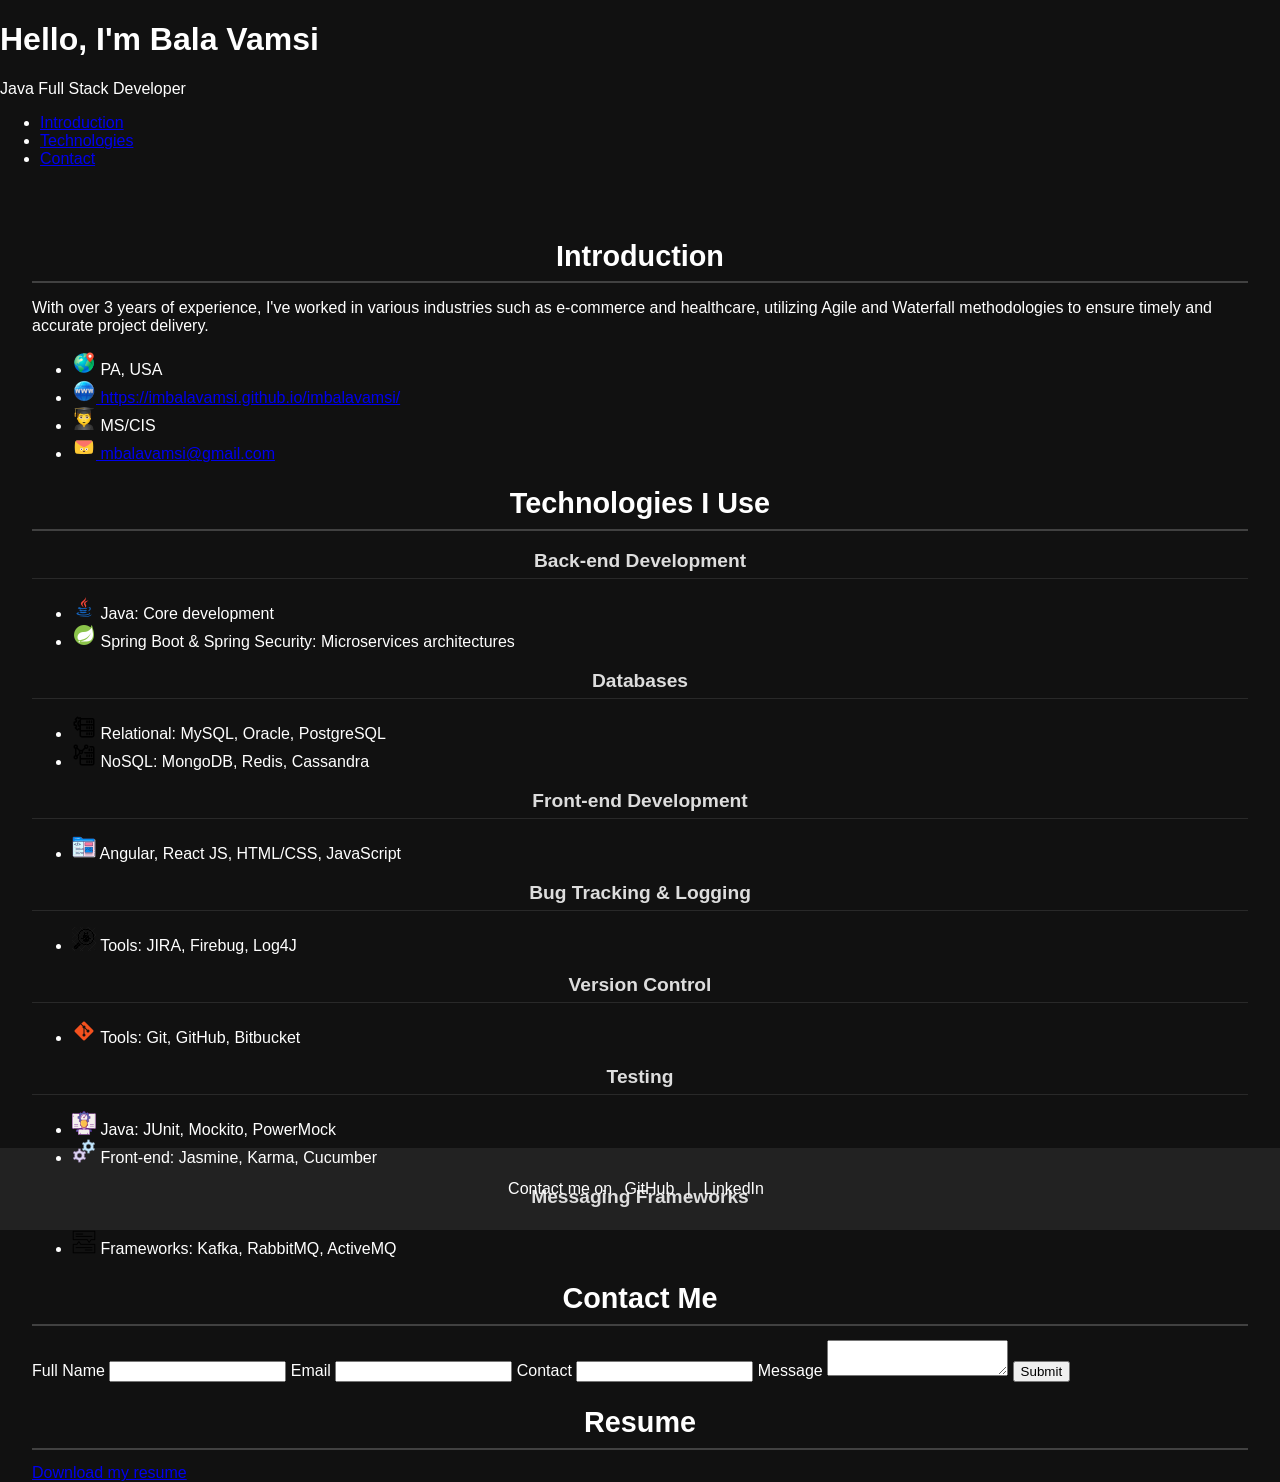
==== index.html @ 0f144833 "forms and attachments added Added a communication form and attached resume for better communicaition" ====
<!DOCTYPE html>
<html lang="en">
<head>
    <meta charset="UTF-8">
    <meta name="viewport" content="width=device-width, initial-scale=1.0">
    <title>Bala Vamsi | Full Stack Developer</title>
    <link rel="stylesheet" href="styles.css">
</head>
<body>
    <header>
        <h1>Hello, I'm Bala Vamsi</h1>
        <p>Java Full Stack Developer</p>
    </header>
    <nav>
        <ul>
            <li><a href="#intro">Introduction</a></li>
            <li><a href="#technologies">Technologies</a></li>
            <li><a href="#contact">Contact</a></li>
        </ul>
    </nav>
    <main>
        <section id="intro" class="intro">
            <h2>Introduction</h2>
            <p>With over 3 years of experience, I've worked in various industries such as e-commerce and healthcare, utilizing Agile and Waterfall methodologies to ensure timely and accurate project delivery.</p>
            <ul class="details">
                <li><img src="icons/location.png" alt="Location"> PA, USA</li>
                <li><img src="icons/website.png" alt="Website"><a href="https://imbalavamsi.github.io/imbalavamsi/"> https://imbalavamsi.github.io/imbalavamsi/</a></li>
                <li><img src="icons/degree.png" alt="Degree"> MS/CIS</li>
                <li><img src="icons/email.png" alt="Email"><a href="mailto:mbalavamsi@gmail.com"> mbalavamsi@gmail.com</a></li>
            </ul>
        </section>
        <section id="technologies" class="technologies">
            <h2>Technologies I Use</h2>
            <div class="technology-section">
                <h3>Back-end Development</h3>
                <ul>
                    <li><img src="icons/java.png" alt="Java"> <span>Java: Core development</span></li>
                    <li><img src="icons/spring.png" alt="Spring"> <span>Spring Boot & Spring Security: Microservices architectures</span></li>
                </ul>
            </div>
            <div class="technology-section">
                <h3>Databases</h3>
                <ul>
                    <li><img src="icons/database.png" alt="Relational Databases"> <span>Relational: MySQL, Oracle, PostgreSQL</span></li>
                    <li><img src="icons/nosql.png" alt="NoSQL Databases"> <span>NoSQL: MongoDB, Redis, Cassandra</span></li>
                </ul>
            </div>
            <div class="technology-section">
                <h3>Front-end Development</h3>
                <ul>
                    <li><img src="icons/frontend.png" alt="Frontend"> <span>Angular, React JS, HTML/CSS, JavaScript</span></li>
                </ul>
            </div>
            <div class="technology-section">
                <h3>Bug Tracking & Logging</h3>
                <ul>
                    <li><img src="icons/bug.png" alt="Bug Tracking"> <span>Tools: JIRA, Firebug, Log4J</span></li>
                </ul>
            </div>
            <div class="technology-section">
                <h3>Version Control</h3>
                <ul>
                    <li><img src="icons/git.png" alt="Git"> <span>Tools: Git, GitHub, Bitbucket</span></li>
                </ul>
            </div>
            <div class="technology-section">
                <h3>Testing</h3>
                <ul>
                    <li><img src="icons/testing.png" alt="Java Testing"> <span>Java: JUnit, Mockito, PowerMock</span></li>
                    <li><img src="icons/frontend-testing.png" alt="Front-end Testing"> <span>Front-end: Jasmine, Karma, Cucumber</span></li>
                </ul>
            </div>
            <div class="technology-section">
                <h3>Messaging Frameworks</h3>
                <ul>
                    <li><img src="icons/messaging.png" alt="Messaging"> <span>Frameworks: Kafka, RabbitMQ, ActiveMQ</span></li>
                </ul>
            </div>
        </section>
        <section id="contact">
            <h2>Contact Me</h2>
            <form id="contact-form">
                <label for="name">Full Name</label>
                <input type="text" id="name" name="name" required>
                
                <label for="email">Email</label>
                <input type="email" id="email" name="email" required>
                
                <label for="contact">Contact</label>
                <input type="text" id="contact" name="contact" required>
                
                <label for="message">Message</label>
                <textarea id="message" name="message" required></textarea>
                
                <button type="submit">Submit</button>
            </form>
        </section>
        <section id="resume">
            <h2>Resume</h2>
            <a href="D:\Projects\GithubPages\imbalavamsi\attachments\Bala_vamsi-Maragani.pdf" download>Download my resume</a>
        </section>
    </main>
    <footer id="contact">
        <p>Contact me on 
            <a href="https://github.com/imbalavamsi">GitHub</a> | 
            <a href="https://www.linkedin.com/in/bala-vamsi-maragani/">LinkedIn</a>
        </p>
    </footer>
    <script src="script.js"></script>
</body>
</html>
---- styles.css ----
body {
    font-family: 'Arial', sans-serif;
    margin: 0;
    padding: 0;
    background-color: #111;
    color: #fff;
    width: 100vw;
    height: 100vh;
}

main {
    padding: 2em;
    max-width: 100%;
    margin: 0 auto;
    height: 100%;
}

h2 {
    color: #fff;
    font-size: 1.8em;  /* Reduced size */
    margin-bottom: 0.5em;
    text-align: center;
    border-bottom: 2px solid rgba(255, 255, 255, 0.2);
    padding-bottom: 0.3em;
}

h3 {
    color: #ddd;
    font-size: 1.2em;  /* Reduced size */
    margin-bottom: 0.5em;
    text-align: center;
    border-bottom: 1px solid rgba(255, 255, 255, 0.1);
    padding-bottom: 0.3em;
}

footer {
    text-align: center;
    padding: 1em 0;
    background-color: #222;
    color: #fff;
    transition: background-color 0.3s;
}

footer:hover {
    background-color: #333;
}

footer a {
    color: #fff;
    text-decoration: none;
    margin: 0 0.5em;
    transition: color 0.3s;
}

footer a:hover {
    color: #bbb;
}
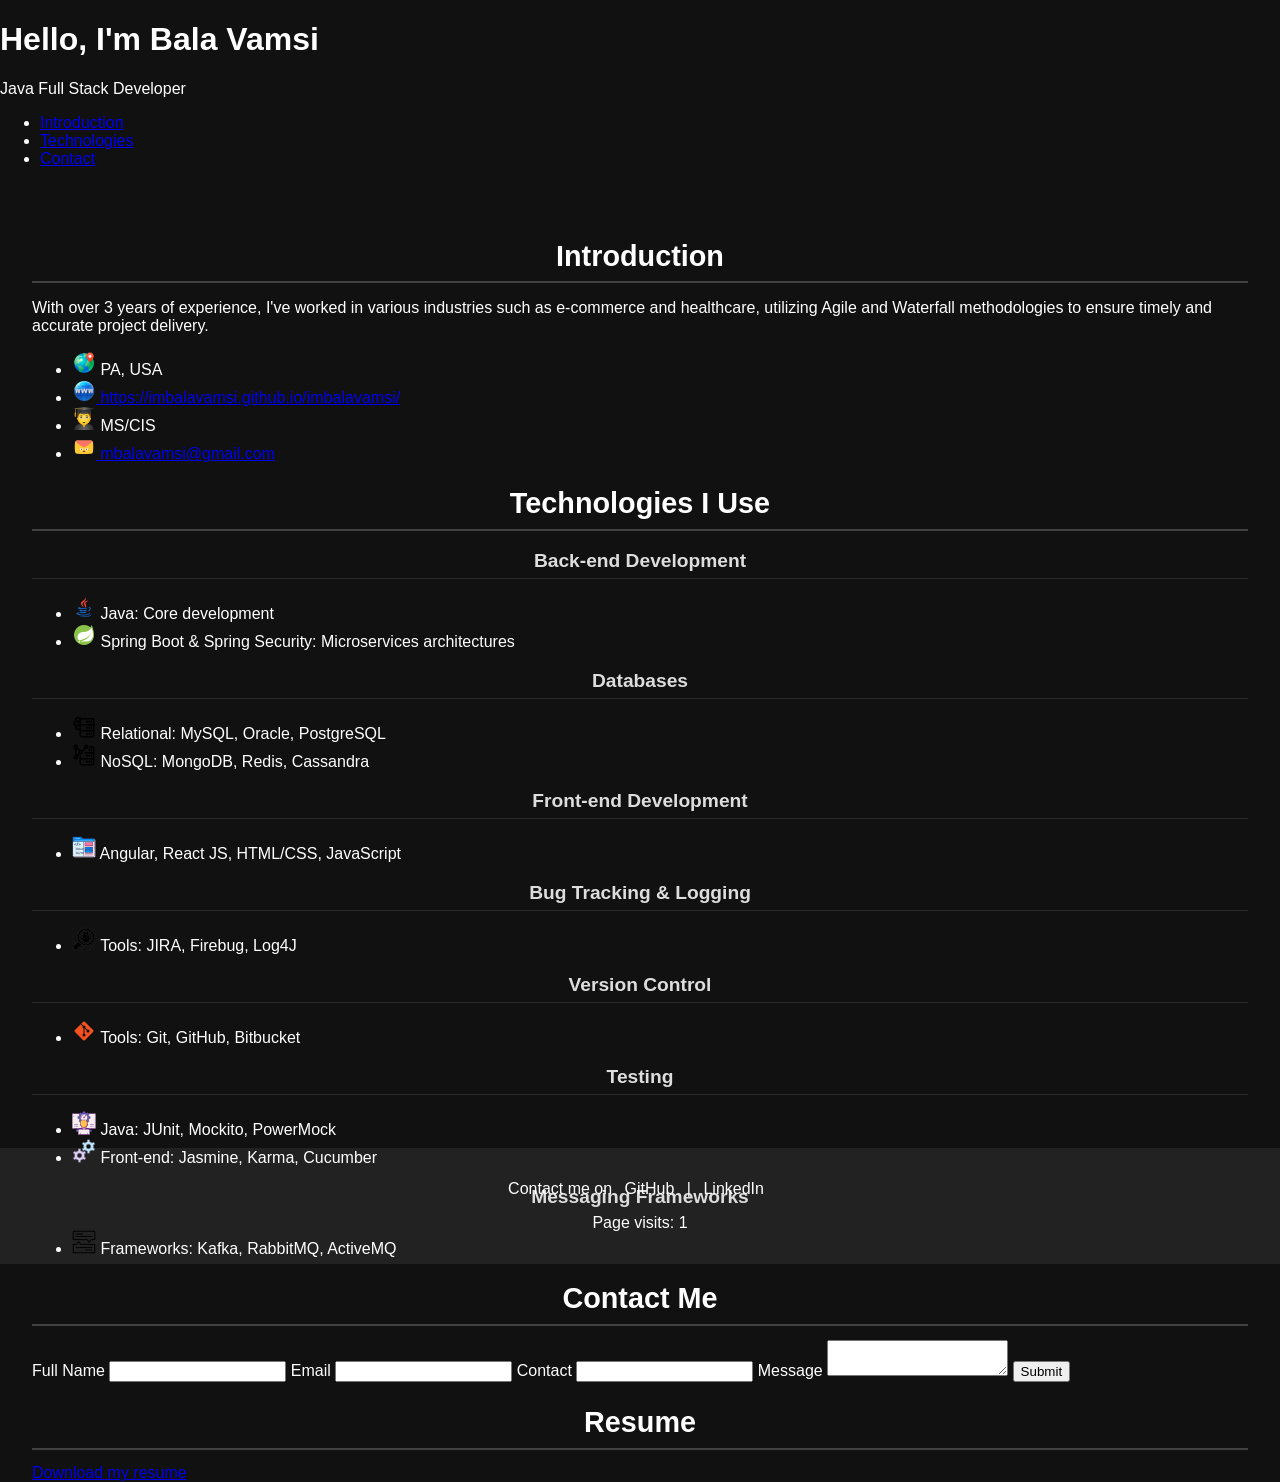
==== commit d2a86133: "Page count Added page count" ====
--- a/index.html
+++ b/index.html
@@ -105,6 +105,7 @@
             <a href="https://github.com/imbalavamsi">GitHub</a> | 
             <a href="https://www.linkedin.com/in/bala-vamsi-maragani/">LinkedIn</a>
         </p>
+        <p id="visit-count">Page visits: 0</p>
     </footer>
     <script src="script.js"></script>
 </body>
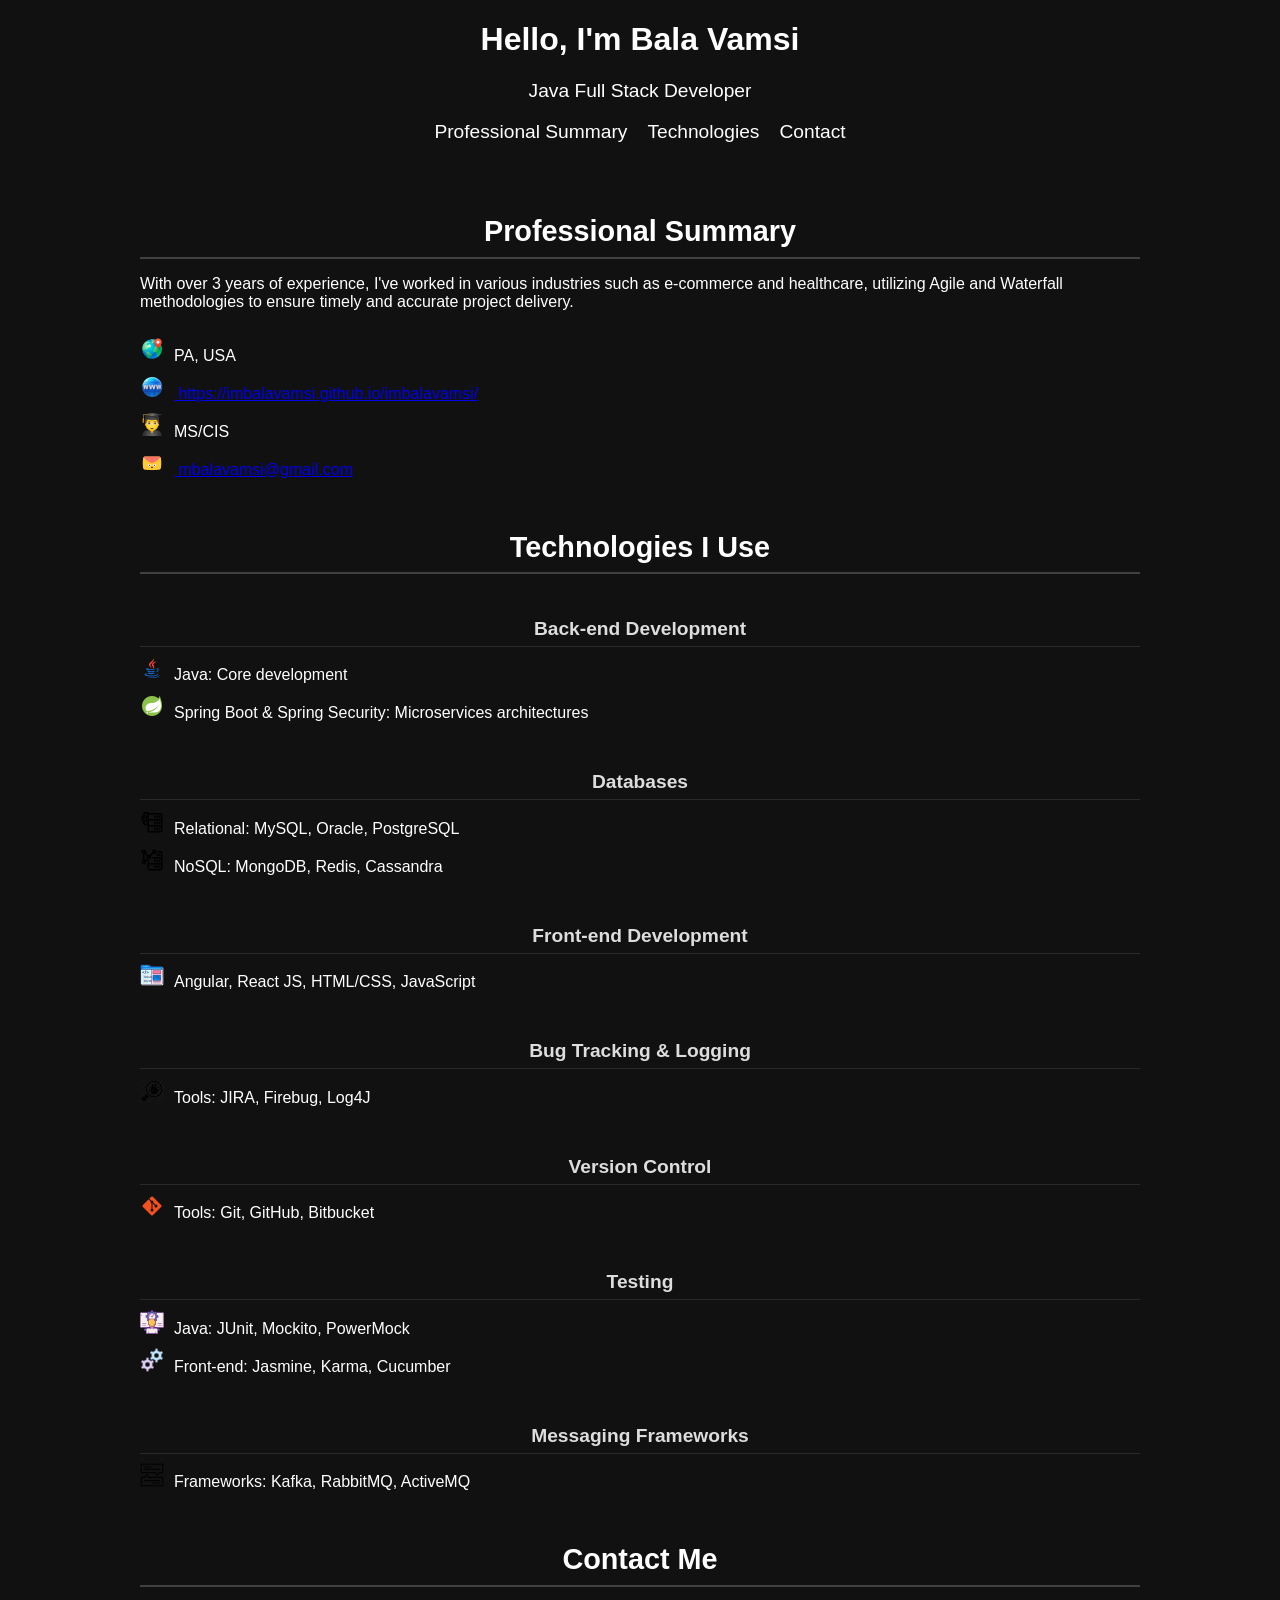
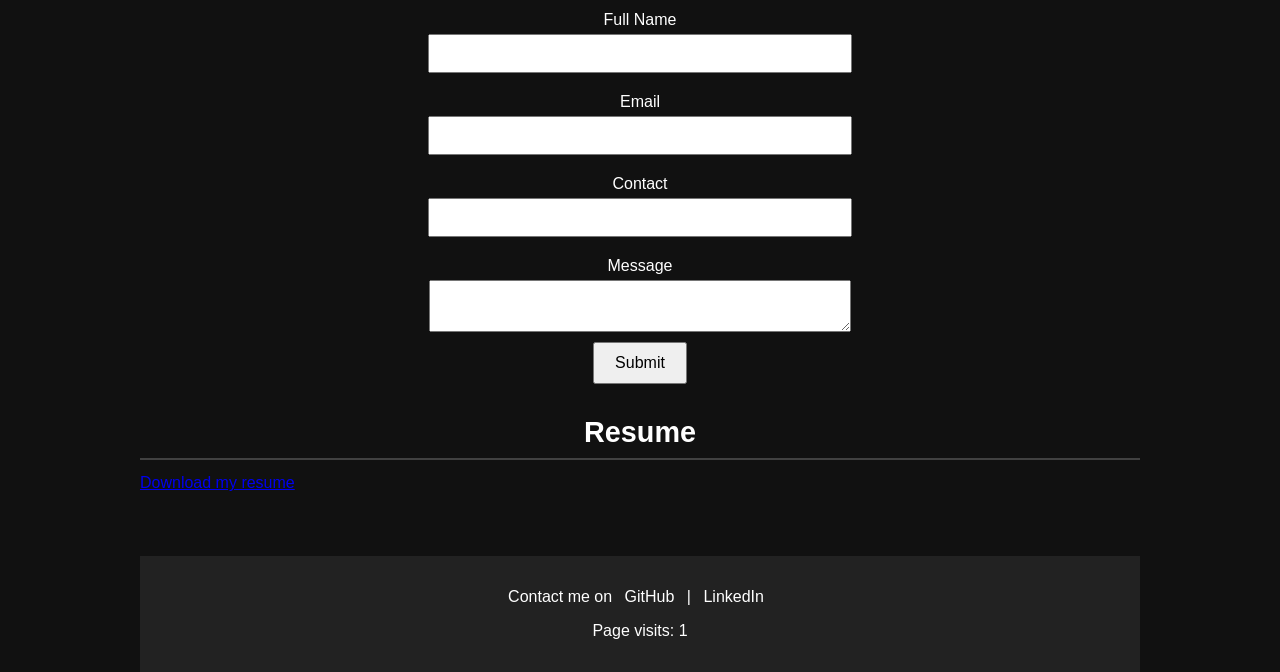
==== commit 076d932c: "alignments and bug fix Alignments fixed resume added forms issue fixed" ====
--- a/index.html
+++ b/index.html
@@ -13,68 +13,54 @@
     </header>
     <nav>
         <ul>
-            <li><a href="#intro">Introduction</a></li>
+            <li><a href="#summary">Professional Summary</a></li>
             <li><a href="#technologies">Technologies</a></li>
             <li><a href="#contact">Contact</a></li>
         </ul>
     </nav>
     <main>
-        <section id="intro" class="intro">
-            <h2>Introduction</h2>
+        <section id="summary" class="intro">
+            <h2>Professional Summary</h2>
             <p>With over 3 years of experience, I've worked in various industries such as e-commerce and healthcare, utilizing Agile and Waterfall methodologies to ensure timely and accurate project delivery.</p>
-            <ul class="details">
-                <li><img src="icons/location.png" alt="Location"> PA, USA</li>
-                <li><img src="icons/website.png" alt="Website"><a href="https://imbalavamsi.github.io/imbalavamsi/"> https://imbalavamsi.github.io/imbalavamsi/</a></li>
-                <li><img src="icons/degree.png" alt="Degree"> MS/CIS</li>
-                <li><img src="icons/email.png" alt="Email"><a href="mailto:mbalavamsi@gmail.com"> mbalavamsi@gmail.com</a></li>
-            </ul>
+            <div class="details">
+                <div><img src="icons/location.png" alt="Location"><span>PA, USA</span></div>
+                <div><img src="icons/website.png" alt="Website"><span><a href="https://imbalavamsi.github.io/imbalavamsi/"> https://imbalavamsi.github.io/imbalavamsi/</a></span></div>
+                <div><img src="icons/degree.png" alt="Degree"><span>MS/CIS</span></div>
+                <div><img src="icons/email.png" alt="Email"><span><a href="mailto:mbalavamsi@gmail.com"> mbalavamsi@gmail.com</a></span></div>
+            </div>
         </section>
         <section id="technologies" class="technologies">
             <h2>Technologies I Use</h2>
             <div class="technology-section">
                 <h3>Back-end Development</h3>
-                <ul>
-                    <li><img src="icons/java.png" alt="Java"> <span>Java: Core development</span></li>
-                    <li><img src="icons/spring.png" alt="Spring"> <span>Spring Boot & Spring Security: Microservices architectures</span></li>
-                </ul>
+                <div><img src="icons/java.png" alt="Java"><span>Java: Core development</span></div>
+                <div><img src="icons/spring.png" alt="Spring"><span>Spring Boot & Spring Security: Microservices architectures</span></div>
             </div>
             <div class="technology-section">
                 <h3>Databases</h3>
-                <ul>
-                    <li><img src="icons/database.png" alt="Relational Databases"> <span>Relational: MySQL, Oracle, PostgreSQL</span></li>
-                    <li><img src="icons/nosql.png" alt="NoSQL Databases"> <span>NoSQL: MongoDB, Redis, Cassandra</span></li>
-                </ul>
+                <div><img src="icons/database.png" alt="Relational Databases"><span>Relational: MySQL, Oracle, PostgreSQL</span></div>
+                <div><img src="icons/nosql.png" alt="NoSQL Databases"><span>NoSQL: MongoDB, Redis, Cassandra</span></div>
             </div>
             <div class="technology-section">
                 <h3>Front-end Development</h3>
-                <ul>
-                    <li><img src="icons/frontend.png" alt="Frontend"> <span>Angular, React JS, HTML/CSS, JavaScript</span></li>
-                </ul>
+                <div><img src="icons/frontend.png" alt="Frontend"><span>Angular, React JS, HTML/CSS, JavaScript</span></div>
             </div>
             <div class="technology-section">
                 <h3>Bug Tracking & Logging</h3>
-                <ul>
-                    <li><img src="icons/bug.png" alt="Bug Tracking"> <span>Tools: JIRA, Firebug, Log4J</span></li>
-                </ul>
+                <div><img src="icons/bug.png" alt="Bug Tracking"><span>Tools: JIRA, Firebug, Log4J</span></div>
             </div>
             <div class="technology-section">
                 <h3>Version Control</h3>
-                <ul>
-                    <li><img src="icons/git.png" alt="Git"> <span>Tools: Git, GitHub, Bitbucket</span></li>
-                </ul>
+                <div><img src="icons/git.png" alt="Git"><span>Tools: Git, GitHub, Bitbucket</span></div>
             </div>
             <div class="technology-section">
                 <h3>Testing</h3>
-                <ul>
-                    <li><img src="icons/testing.png" alt="Java Testing"> <span>Java: JUnit, Mockito, PowerMock</span></li>
-                    <li><img src="icons/frontend-testing.png" alt="Front-end Testing"> <span>Front-end: Jasmine, Karma, Cucumber</span></li>
-                </ul>
+                <div><img src="icons/testing.png" alt="Java Testing"><span>Java: JUnit, Mockito, PowerMock</span></div>
+                <div><img src="icons/frontend-testing.png" alt="Front-end Testing"><span>Front-end: Jasmine, Karma, Cucumber</span></div>
             </div>
             <div class="technology-section">
                 <h3>Messaging Frameworks</h3>
-                <ul>
-                    <li><img src="icons/messaging.png" alt="Messaging"> <span>Frameworks: Kafka, RabbitMQ, ActiveMQ</span></li>
-                </ul>
+                <div><img src="icons/messaging.png" alt="Messaging"><span>Frameworks: Kafka, RabbitMQ, ActiveMQ</span></div>
             </div>
         </section>
         <section id="contact">
@@ -97,10 +83,10 @@
         </section>
         <section id="resume">
             <h2>Resume</h2>
-            <a href="D:\Projects\GithubPages\imbalavamsi\attachments\Bala_vamsi-Maragani.pdf" download>Download my resume</a>
+            <a href="resume.pdf" download>Download my resume</a>
         </section>
     </main>
-    <footer id="contact">
+    <footer>
         <p>Contact me on 
             <a href="https://github.com/imbalavamsi">GitHub</a> | 
             <a href="https://www.linkedin.com/in/bala-vamsi-maragani/">LinkedIn</a>
--- a/styles.css
+++ b/styles.css
@@ -8,11 +8,44 @@
     height: 100vh;
 }
 
+header, nav, main, footer {
+    max-width: 1000px;
+    margin: 0 auto;
+    padding: 0 20px;
+}
+
+header h1 {
+    text-align: center;
+}
+
+header p {
+    text-align: center;
+    font-size: 1.2em;
+}
+
+nav ul {
+    display: flex;
+    justify-content: center;
+    list-style: none;
+    padding: 0;
+}
+
+nav ul li {
+    margin: 0 10px;
+}
+
+nav ul li a {
+    color: #fff;
+    text-decoration: none;
+    font-size: 1.2em;
+}
+
 main {
-    padding: 2em;
-    max-width: 100%;
-    margin: 0 auto;
-    height: 100%;
+    padding: 2em 0;
+}
+
+section {
+    margin-bottom: 2em;
 }
 
 h2 {
@@ -31,6 +64,18 @@
     text-align: center;
     border-bottom: 1px solid rgba(255, 255, 255, 0.1);
     padding-bottom: 0.3em;
+}
+
+.technology-section, .details {
+    padding: 10px 0;
+}
+
+.technology-section div, .details div {
+    margin-bottom: 10px;
+}
+
+.technology-section span, .details span {
+    margin-left: 10px;
 }
 
 footer {
@@ -55,3 +100,26 @@
 footer a:hover {
     color: #bbb;
 }
+
+#contact-form {
+    display: flex;
+    flex-direction: column;
+    align-items: center;
+}
+
+#contact-form label {
+    margin: 10px 0 5px;
+}
+
+#contact-form input, #contact-form textarea {
+    width: 100%;
+    max-width: 400px;
+    padding: 10px;
+    margin-bottom: 10px;
+}
+
+#contact-form button {
+    padding: 10px 20px;
+    font-size: 1em;
+    cursor: pointer;
+}
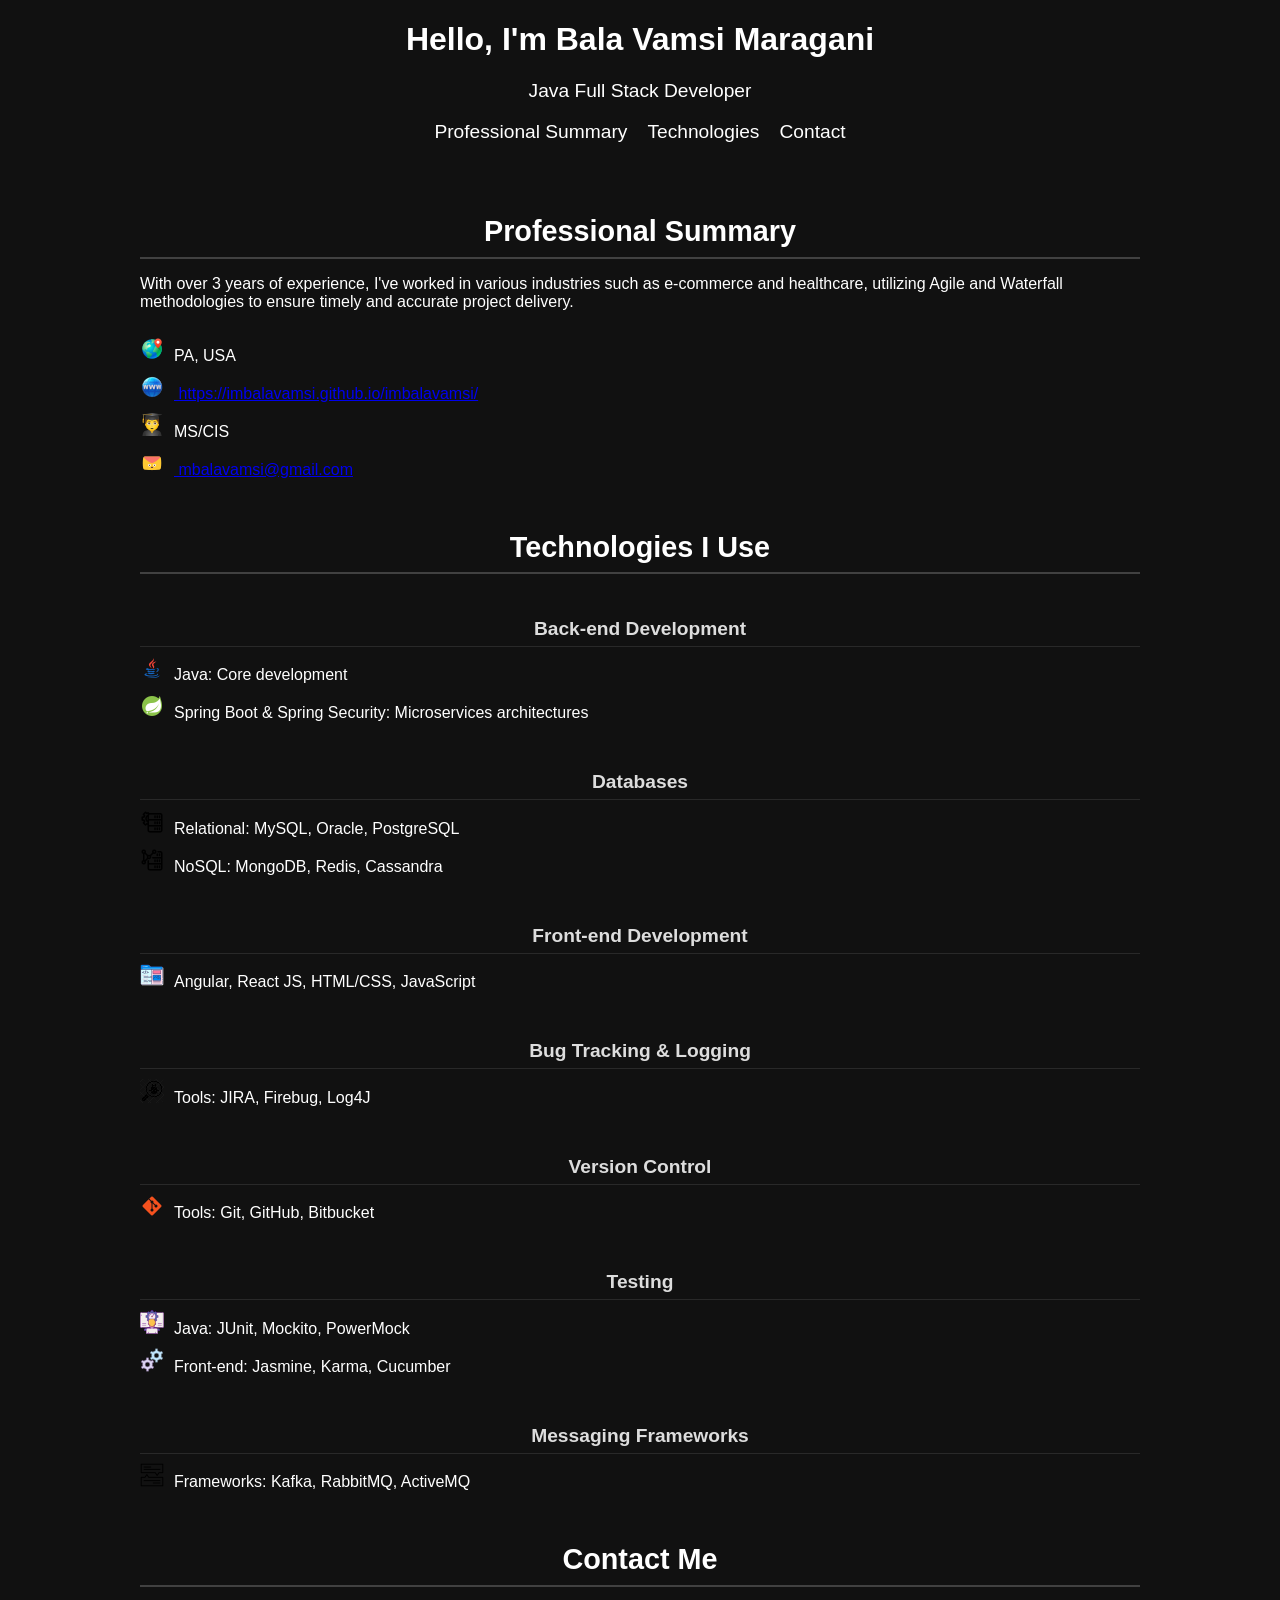
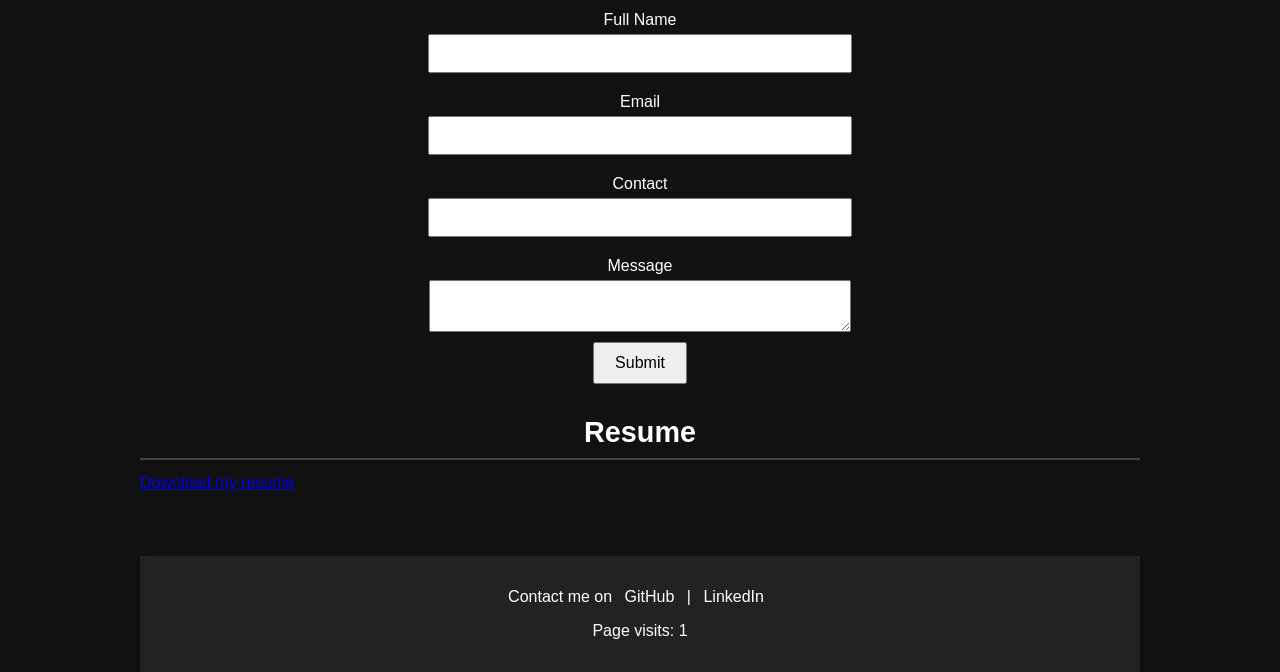
==== commit eab934b3: "Code changes Resume updated with new styling" ====
--- a/index.html
+++ b/index.html
@@ -1,98 +1,169 @@
 <!DOCTYPE html>
 <html lang="en">
-<head>
-    <meta charset="UTF-8">
-    <meta name="viewport" content="width=device-width, initial-scale=1.0">
-    <title>Bala Vamsi | Full Stack Developer</title>
-    <link rel="stylesheet" href="styles.css">
-</head>
-<body>
+  <head>
+    <meta charset="UTF-8" />
+    <meta name="viewport" content="width=device-width, initial-scale=1.0" />
+    <title>BALA VAMSI MARAGANI| Full Stack Developer</title>
+    <link rel="stylesheet" href="styles.css" />
+    <script
+      type="text/javascript"
+      src="https://cdn.emailjs.com/dist/email.min.js"
+    ></script>
+    <script type="text/javascript">
+      (function () {
+        emailjs.init("imbalavamsi@gmail.com");
+      })();
+    </script>
+  </head>
+
+  <body>
     <header>
-        <h1>Hello, I'm Bala Vamsi</h1>
-        <p>Java Full Stack Developer</p>
+      <h1>Hello, I'm Bala Vamsi Maragani</h1>
+      <p>Java Full Stack Developer</p>
     </header>
     <nav>
-        <ul>
-            <li><a href="#summary">Professional Summary</a></li>
-            <li><a href="#technologies">Technologies</a></li>
-            <li><a href="#contact">Contact</a></li>
-        </ul>
+      <ul>
+        <li><a href="#summary">Professional Summary</a></li>
+        <li><a href="#technologies">Technologies</a></li>
+        <li><a href="#contact">Contact</a></li>
+      </ul>
     </nav>
     <main>
-        <section id="summary" class="intro">
-            <h2>Professional Summary</h2>
-            <p>With over 3 years of experience, I've worked in various industries such as e-commerce and healthcare, utilizing Agile and Waterfall methodologies to ensure timely and accurate project delivery.</p>
-            <div class="details">
-                <div><img src="icons/location.png" alt="Location"><span>PA, USA</span></div>
-                <div><img src="icons/website.png" alt="Website"><span><a href="https://imbalavamsi.github.io/imbalavamsi/"> https://imbalavamsi.github.io/imbalavamsi/</a></span></div>
-                <div><img src="icons/degree.png" alt="Degree"><span>MS/CIS</span></div>
-                <div><img src="icons/email.png" alt="Email"><span><a href="mailto:mbalavamsi@gmail.com"> mbalavamsi@gmail.com</a></span></div>
-            </div>
-        </section>
-        <section id="technologies" class="technologies">
-            <h2>Technologies I Use</h2>
-            <div class="technology-section">
-                <h3>Back-end Development</h3>
-                <div><img src="icons/java.png" alt="Java"><span>Java: Core development</span></div>
-                <div><img src="icons/spring.png" alt="Spring"><span>Spring Boot & Spring Security: Microservices architectures</span></div>
-            </div>
-            <div class="technology-section">
-                <h3>Databases</h3>
-                <div><img src="icons/database.png" alt="Relational Databases"><span>Relational: MySQL, Oracle, PostgreSQL</span></div>
-                <div><img src="icons/nosql.png" alt="NoSQL Databases"><span>NoSQL: MongoDB, Redis, Cassandra</span></div>
-            </div>
-            <div class="technology-section">
-                <h3>Front-end Development</h3>
-                <div><img src="icons/frontend.png" alt="Frontend"><span>Angular, React JS, HTML/CSS, JavaScript</span></div>
-            </div>
-            <div class="technology-section">
-                <h3>Bug Tracking & Logging</h3>
-                <div><img src="icons/bug.png" alt="Bug Tracking"><span>Tools: JIRA, Firebug, Log4J</span></div>
-            </div>
-            <div class="technology-section">
-                <h3>Version Control</h3>
-                <div><img src="icons/git.png" alt="Git"><span>Tools: Git, GitHub, Bitbucket</span></div>
-            </div>
-            <div class="technology-section">
-                <h3>Testing</h3>
-                <div><img src="icons/testing.png" alt="Java Testing"><span>Java: JUnit, Mockito, PowerMock</span></div>
-                <div><img src="icons/frontend-testing.png" alt="Front-end Testing"><span>Front-end: Jasmine, Karma, Cucumber</span></div>
-            </div>
-            <div class="technology-section">
-                <h3>Messaging Frameworks</h3>
-                <div><img src="icons/messaging.png" alt="Messaging"><span>Frameworks: Kafka, RabbitMQ, ActiveMQ</span></div>
-            </div>
-        </section>
-        <section id="contact">
-            <h2>Contact Me</h2>
-            <form id="contact-form">
-                <label for="name">Full Name</label>
-                <input type="text" id="name" name="name" required>
-                
-                <label for="email">Email</label>
-                <input type="email" id="email" name="email" required>
-                
-                <label for="contact">Contact</label>
-                <input type="text" id="contact" name="contact" required>
-                
-                <label for="message">Message</label>
-                <textarea id="message" name="message" required></textarea>
-                
-                <button type="submit">Submit</button>
-            </form>
-        </section>
-        <section id="resume">
-            <h2>Resume</h2>
-            <a href="resume.pdf" download>Download my resume</a>
-        </section>
+      <section id="summary" class="intro">
+        <h2>Professional Summary</h2>
+        <p>
+          With over 3 years of experience, I've worked in various industries
+          such as e-commerce and healthcare, utilizing Agile and Waterfall
+          methodologies to ensure timely and accurate project delivery.
+        </p>
+        <div class="details">
+          <div>
+            <img src="icons/location.png" alt="Location" /><span>PA, USA</span>
+          </div>
+          <div>
+            <img src="icons/website.png" alt="Website" /><span
+              ><a href="https://imbalavamsi.github.io/imbalavamsi/">
+                https://imbalavamsi.github.io/imbalavamsi/</a
+              ></span
+            >
+          </div>
+          <div>
+            <img src="icons/degree.png" alt="Degree" /><span>MS/CIS</span>
+          </div>
+          <div>
+            <img src="icons/email.png" alt="Email" /><span
+              ><a href="mailto:mbalavamsi@gmail.com">
+                mbalavamsi@gmail.com</a
+              ></span
+            >
+          </div>
+        </div>
+      </section>
+      <section id="technologies" class="technologies">
+        <h2>Technologies I Use</h2>
+        <div class="technology-section">
+          <h3>Back-end Development</h3>
+          <div>
+            <img src="icons/java.png" alt="Java" /><span
+              >Java: Core development</span
+            >
+          </div>
+          <div>
+            <img src="icons/spring.png" alt="Spring" /><span
+              >Spring Boot & Spring Security: Microservices architectures</span
+            >
+          </div>
+        </div>
+        <div class="technology-section">
+          <h3>Databases</h3>
+          <div>
+            <img src="icons/database.png" alt="Relational Databases" /><span
+              >Relational: MySQL, Oracle, PostgreSQL</span
+            >
+          </div>
+          <div>
+            <img src="icons/nosql.png" alt="NoSQL Databases" /><span
+              >NoSQL: MongoDB, Redis, Cassandra</span
+            >
+          </div>
+        </div>
+        <div class="technology-section">
+          <h3>Front-end Development</h3>
+          <div>
+            <img src="icons/frontend.png" alt="Frontend" /><span
+              >Angular, React JS, HTML/CSS, JavaScript</span
+            >
+          </div>
+        </div>
+        <div class="technology-section">
+          <h3>Bug Tracking & Logging</h3>
+          <div>
+            <img src="icons/bug.png" alt="Bug Tracking" /><span
+              >Tools: JIRA, Firebug, Log4J</span
+            >
+          </div>
+        </div>
+        <div class="technology-section">
+          <h3>Version Control</h3>
+          <div>
+            <img src="icons/git.png" alt="Git" /><span
+              >Tools: Git, GitHub, Bitbucket</span
+            >
+          </div>
+        </div>
+        <div class="technology-section">
+          <h3>Testing</h3>
+          <div>
+            <img src="icons/testing.png" alt="Java Testing" /><span
+              >Java: JUnit, Mockito, PowerMock</span
+            >
+          </div>
+          <div>
+            <img
+              src="icons/frontend-testing.png"
+              alt="Front-end Testing"
+            /><span>Front-end: Jasmine, Karma, Cucumber</span>
+          </div>
+        </div>
+        <div class="technology-section">
+          <h3>Messaging Frameworks</h3>
+          <div>
+            <img src="icons/messaging.png" alt="Messaging" /><span
+              >Frameworks: Kafka, RabbitMQ, ActiveMQ</span
+            >
+          </div>
+        </div>
+      </section>
+      <section id="contact">
+        <h2>Contact Me</h2>
+        <form id="contact-form">
+          <label for="name">Full Name</label>
+          <input type="text" id="name" name="name" required />
+
+          <label for="email">Email</label>
+          <input type="email" id="email" name="email" required />
+
+          <label for="contact">Contact</label>
+          <input type="text" id="contact" name="contact" required />
+
+          <label for="message">Message</label>
+          <textarea id="message" name="message" required></textarea>
+
+          <button type="submit">Submit</button>
+        </form>
+      </section>
+      <section id="resume">
+        <h2>Resume</h2>
+        <a href="attachments/Balavamsi_Maragani_Resume.pdf" download>Download my resume</a>
+      </section>
     </main>
     <footer>
-        <p>Contact me on 
-            <a href="https://github.com/imbalavamsi">GitHub</a> | 
-            <a href="https://www.linkedin.com/in/bala-vamsi-maragani/">LinkedIn</a>
-        </p>
-        <p id="visit-count">Page visits: 0</p>
+      <p>
+        Contact me on <a href="https://github.com/imbalavamsi">GitHub</a> |
+        <a href="https://www.linkedin.com/in/bala-vamsi-maragani/">LinkedIn</a>
+      </p>
+      <p id="visit-count">Page visits: 0</p>
     </footer>
     <script src="script.js"></script>
-</body>
+  </body>
 </html>
--- a/styles.css
+++ b/styles.css
@@ -1,125 +1,144 @@
 body {
-    font-family: 'Arial', sans-serif;
-    margin: 0;
-    padding: 0;
-    background-color: #111;
-    color: #fff;
-    width: 100vw;
-    height: 100vh;
+  font-family: "Arial", sans-serif;
+  margin: 0;
+  padding: 0;
+  background-color: #111;
+  color: #fff;
+  width: 100vw;
+  height: 100vh;
 }
 
-header, nav, main, footer {
-    max-width: 1000px;
-    margin: 0 auto;
-    padding: 0 20px;
+header,
+nav,
+main,
+footer {
+  max-width: 1000px;
+  margin: 0 auto;
+  padding: 0 20px;
 }
 
 header h1 {
-    text-align: center;
+  text-align: center;
 }
 
 header p {
-    text-align: center;
-    font-size: 1.2em;
+  text-align: center;
+  font-size: 1.2em;
 }
 
 nav ul {
-    display: flex;
-    justify-content: center;
-    list-style: none;
-    padding: 0;
+  display: flex;
+  justify-content: center;
+  list-style: none;
+  padding: 0;
 }
 
 nav ul li {
-    margin: 0 10px;
+  margin: 0 10px;
 }
 
 nav ul li a {
-    color: #fff;
-    text-decoration: none;
-    font-size: 1.2em;
+  color: #fff;
+  text-decoration: none;
+  font-size: 1.2em;
+  transition: color 0.3s; /* Add transition */
+}
+
+nav ul li a:hover {
+  color: #bbb; /* Change color on hover */
 }
 
 main {
-    padding: 2em 0;
+  padding: 2em 0;
 }
 
 section {
-    margin-bottom: 2em;
+  margin-bottom: 2em;
 }
 
 h2 {
-    color: #fff;
-    font-size: 1.8em;  /* Reduced size */
-    margin-bottom: 0.5em;
-    text-align: center;
-    border-bottom: 2px solid rgba(255, 255, 255, 0.2);
-    padding-bottom: 0.3em;
+  color: #fff;
+  font-size: 1.8em; /* Reduced size */
+  margin-bottom: 0.5em;
+  text-align: center;
+  border-bottom: 2px solid rgba(255, 255, 255, 0.2);
+  padding-bottom: 0.3em;
+  transition: color 0.3s; /* Add transition */
+}
+h2:hover {
+  color: #ff0000; /* Change color on hover */
 }
 
 h3 {
-    color: #ddd;
-    font-size: 1.2em;  /* Reduced size */
-    margin-bottom: 0.5em;
-    text-align: center;
-    border-bottom: 1px solid rgba(255, 255, 255, 0.1);
-    padding-bottom: 0.3em;
+  color: #ddd;
+  font-size: 1.2em; /* Reduced size */
+  margin-bottom: 0.5em;
+  text-align: center;
+  border-bottom: 1px solid rgba(255, 255, 255, 0.1);
+  padding-bottom: 0.3em;
 }
 
-.technology-section, .details {
-    padding: 10px 0;
+.technology-section,
+.details {
+  padding: 10px 0;
 }
 
-.technology-section div, .details div {
-    margin-bottom: 10px;
+.technology-section div,
+.details div {
+  margin-bottom: 10px;
 }
 
-.technology-section span, .details span {
-    margin-left: 10px;
+.technology-section span,
+.details span {
+  margin-left: 10px;
 }
 
 footer {
-    text-align: center;
-    padding: 1em 0;
-    background-color: #222;
-    color: #fff;
-    transition: background-color 0.3s;
+  text-align: center;
+  padding: 1em 0;
+  background-color: #222;
+  color: #fff;
+  transition: background-color 0.3s;
+  box-shadow: 0 2px 4px rgba(0, 0, 0, 0.2); /* Add box shadow */
+
 }
 
 footer:hover {
-    background-color: #333;
+  background-color: #333;
+  box-shadow: 0 4px 8px rgba(0, 0, 0, 0.4); /* Change box shadow on hover */
 }
 
 footer a {
-    color: #fff;
-    text-decoration: none;
-    margin: 0 0.5em;
-    transition: color 0.3s;
+  color: #fff;
+  text-decoration: none;
+  margin: 0 0.5em;
+  transition: color 0.3s;
 }
 
 footer a:hover {
-    color: #bbb;
+  color: #bbb;
 }
 
 #contact-form {
-    display: flex;
-    flex-direction: column;
-    align-items: center;
+  display: flex;
+  flex-direction: column;
+  align-items: center;
 }
 
 #contact-form label {
-    margin: 10px 0 5px;
+  margin: 10px 0 5px;
 }
 
-#contact-form input, #contact-form textarea {
-    width: 100%;
-    max-width: 400px;
-    padding: 10px;
-    margin-bottom: 10px;
+#contact-form input,
+#contact-form textarea {
+  width: 100%;
+  max-width: 400px;
+  padding: 10px;
+  margin-bottom: 10px;
 }
 
 #contact-form button {
-    padding: 10px 20px;
-    font-size: 1em;
-    cursor: pointer;
+  padding: 10px 20px;
+  font-size: 1em;
+  cursor: pointer;
 }
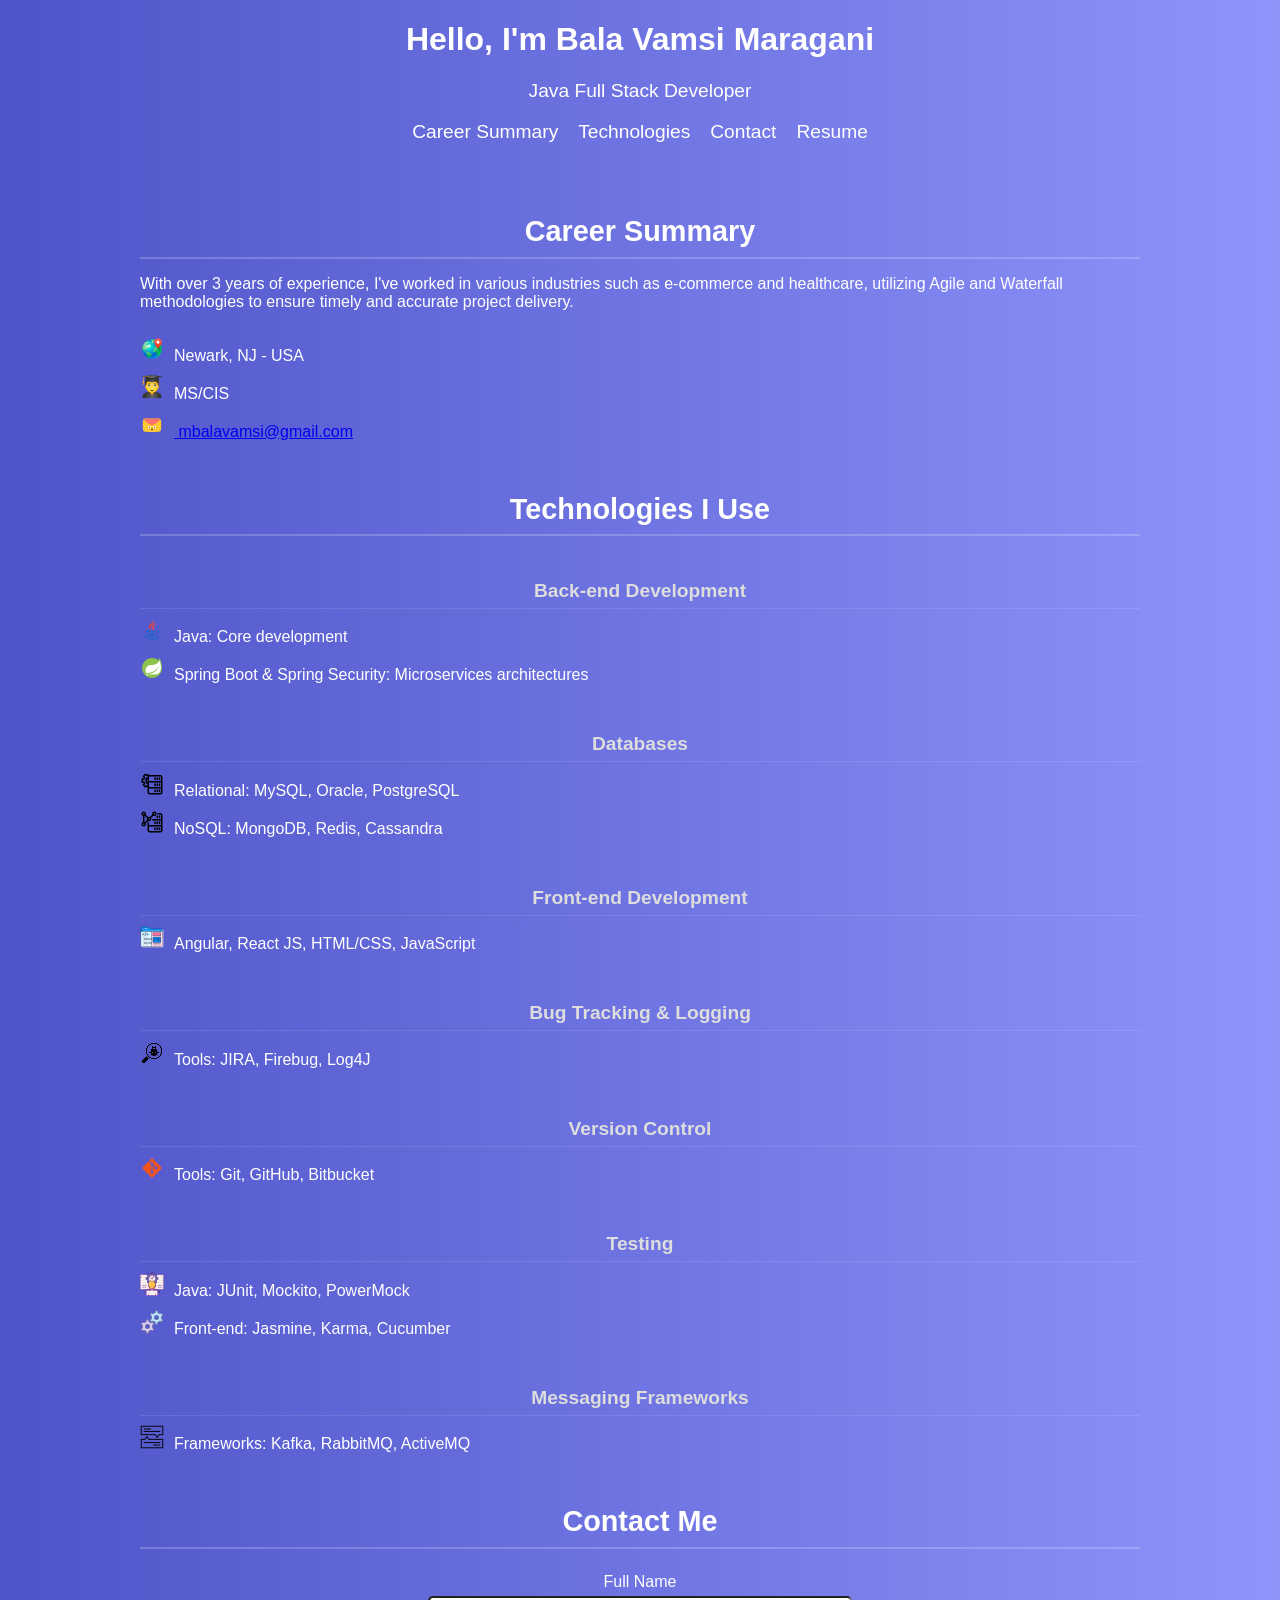
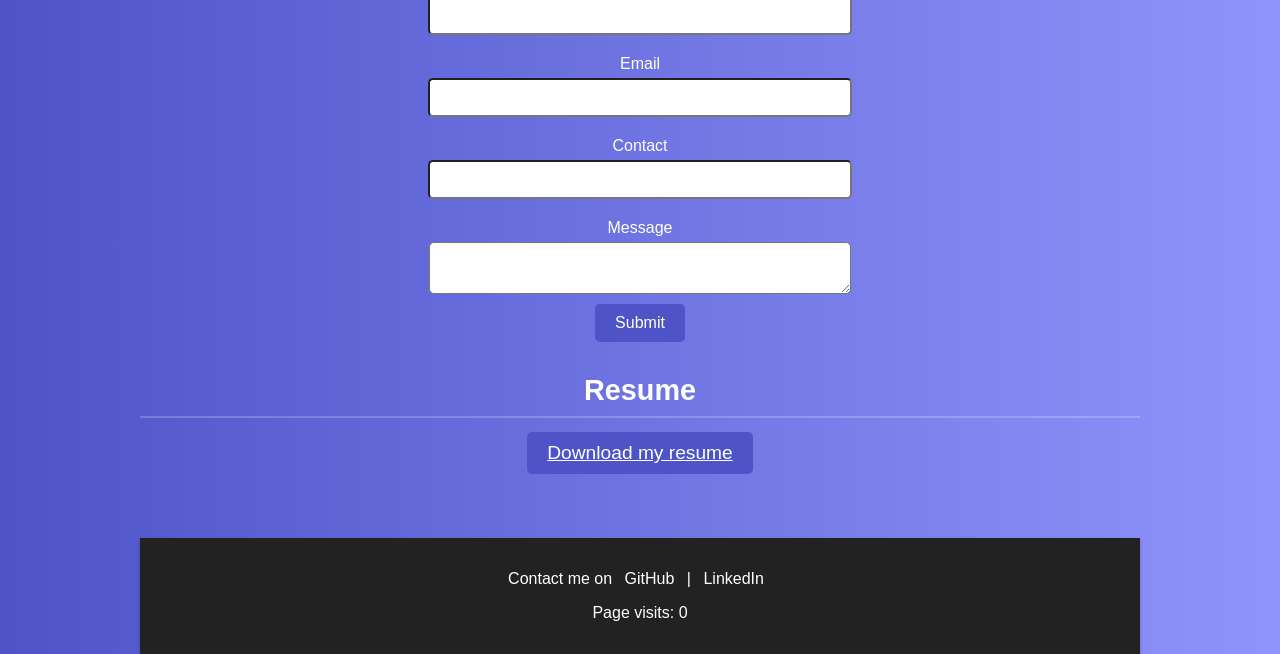
==== commit 5c783f70: "style changes Added linear gradient and Buttons style changes" ====
--- a/index.html
+++ b/index.html
@@ -3,7 +3,7 @@
   <head>
     <meta charset="UTF-8" />
     <meta name="viewport" content="width=device-width, initial-scale=1.0" />
-    <title>BALA VAMSI MARAGANI| Full Stack Developer</title>
+    <title>Balavamsi_Maragani | Full Stack Developer</title>
     <link rel="stylesheet" href="styles.css" />
     <script
       type="text/javascript"
@@ -15,7 +15,6 @@
       })();
     </script>
   </head>
-
   <body>
     <header>
       <h1>Hello, I'm Bala Vamsi Maragani</h1>
@@ -23,14 +22,15 @@
     </header>
     <nav>
       <ul>
-        <li><a href="#summary">Professional Summary</a></li>
+        <li><a href="#summary">Career Summary</a></li>
         <li><a href="#technologies">Technologies</a></li>
         <li><a href="#contact">Contact</a></li>
+        <li><a href="#resume">Resume</a></li>
       </ul>
     </nav>
     <main>
       <section id="summary" class="intro">
-        <h2>Professional Summary</h2>
+        <h2>Career Summary</h2>
         <p>
           With over 3 years of experience, I've worked in various industries
           such as e-commerce and healthcare, utilizing Agile and Waterfall
@@ -38,13 +38,8 @@
         </p>
         <div class="details">
           <div>
-            <img src="icons/location.png" alt="Location" /><span>PA, USA</span>
-          </div>
-          <div>
-            <img src="icons/website.png" alt="Website" /><span
-              ><a href="https://imbalavamsi.github.io/imbalavamsi/">
-                https://imbalavamsi.github.io/imbalavamsi/</a
-              ></span
+            <img src="icons/location.png" alt="Location" /><span
+              >Newark, NJ - USA</span
             >
           </div>
           <div>
@@ -52,7 +47,7 @@
           </div>
           <div>
             <img src="icons/email.png" alt="Email" /><span
-              ><a href="mailto:mbalavamsi@gmail.com">
+              ><a href="mailto:mbalavamsi26@gmail.com">
                 mbalavamsi@gmail.com</a
               ></span
             >
@@ -154,7 +149,12 @@
       </section>
       <section id="resume">
         <h2>Resume</h2>
-        <a href="attachments/Balavamsi_Maragani_Resume.pdf" download>Download my resume</a>
+        <a
+          href="attachments/Balavamsi_Maragani_Resume.pdf"
+          download
+          class="download-button"
+          >Download my resume</a
+        >
       </section>
     </main>
     <footer>
--- a/styles.css
+++ b/styles.css
@@ -2,10 +2,11 @@
   font-family: "Arial", sans-serif;
   margin: 0;
   padding: 0;
-  background-color: #111;
   color: #fff;
   width: 100vw;
   height: 100vh;
+  background: linear-gradient(to right, #4e54c8, #8f94fb);
+  overflow-x: hidden;
 }
 
 header,
@@ -41,11 +42,11 @@
   color: #fff;
   text-decoration: none;
   font-size: 1.2em;
-  transition: color 0.3s; /* Add transition */
+  transition: color 0.3s;
 }
 
 nav ul li a:hover {
-  color: #bbb; /* Change color on hover */
+  color: #bbb;
 }
 
 main {
@@ -58,20 +59,21 @@
 
 h2 {
   color: #fff;
-  font-size: 1.8em; /* Reduced size */
+  font-size: 1.8em;
   margin-bottom: 0.5em;
   text-align: center;
   border-bottom: 2px solid rgba(255, 255, 255, 0.2);
   padding-bottom: 0.3em;
-  transition: color 0.3s; /* Add transition */
+  transition: color 0.3s;
 }
+
 h2:hover {
-  color: #ff0000; /* Change color on hover */
+  color: #ff0000;
 }
 
 h3 {
   color: #ddd;
-  font-size: 1.2em; /* Reduced size */
+  font-size: 1.2em;
   margin-bottom: 0.5em;
   text-align: center;
   border-bottom: 1px solid rgba(255, 255, 255, 0.1);
@@ -99,13 +101,12 @@
   background-color: #222;
   color: #fff;
   transition: background-color 0.3s;
-  box-shadow: 0 2px 4px rgba(0, 0, 0, 0.2); /* Add box shadow */
-
+  box-shadow: 0 2px 4px rgba(0, 0, 0, 0.2);
 }
 
 footer:hover {
   background-color: #333;
-  box-shadow: 0 4px 8px rgba(0, 0, 0, 0.4); /* Change box shadow on hover */
+  box-shadow: 0 4px 8px rgba(0, 0, 0, 0.4);
 }
 
 footer a {
@@ -135,10 +136,38 @@
   max-width: 400px;
   padding: 10px;
   margin-bottom: 10px;
+  border-radius: 5px;
 }
 
 #contact-form button {
   padding: 10px 20px;
   font-size: 1em;
   cursor: pointer;
+
+  display: block;
+  width: max-content;
+  margin: 0 auto;
+  padding: 10px 20px;
+  color: #fff;
+  background-color: #4e54c8;
+  border: none;
+  border-radius: 5px;
 }
+
+.download-button {
+  display: block;
+  width: max-content;
+  margin: 0 auto;
+  padding: 10px 20px;
+  font-size: 1.2em;
+  color: #fff;
+  background-color: #4e54c8;
+  border: none;
+  border-radius: 5px;
+  transition: background-color 0.3s, transform 0.3s;
+}
+
+.download-button:hover {
+  background-color: #8f94fb;
+  transform: scale(1.1);
+}
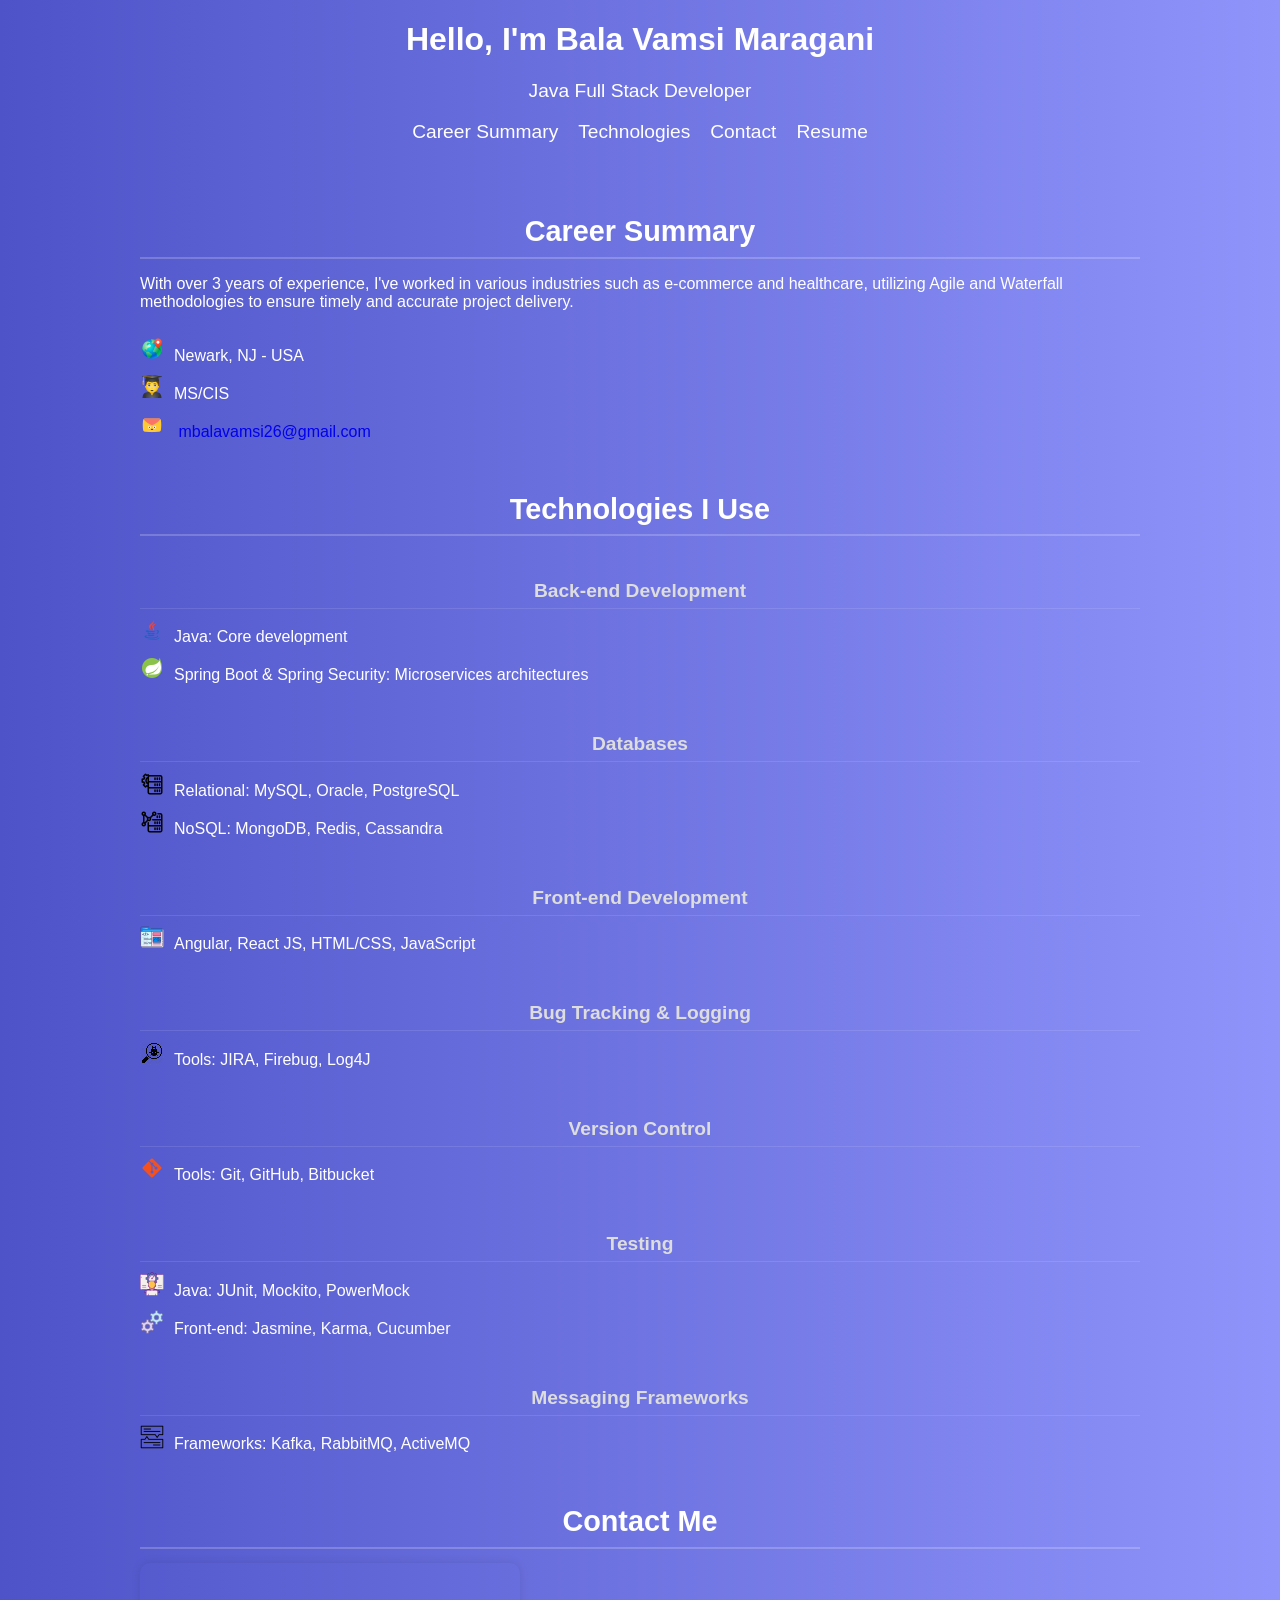
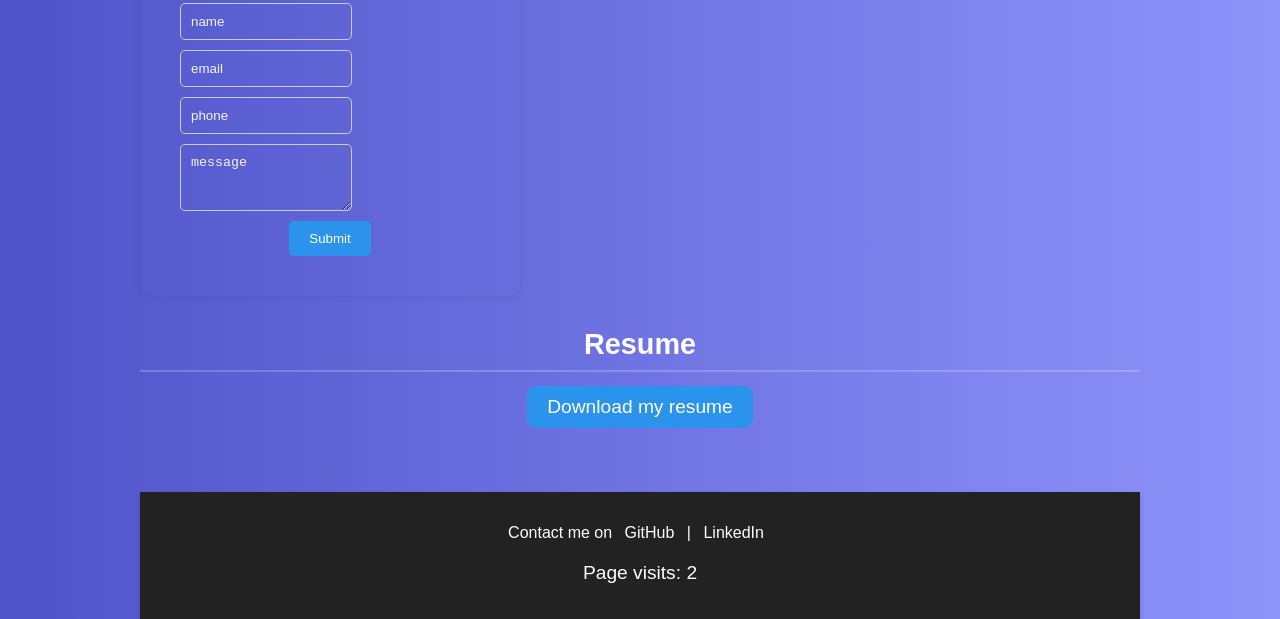
==== commit f0ed929b: "Code changes New code changes with web3 forms" ====
--- a/index.html
+++ b/index.html
@@ -4,16 +4,8 @@
     <meta charset="UTF-8" />
     <meta name="viewport" content="width=device-width, initial-scale=1.0" />
     <title>Balavamsi_Maragani | Full Stack Developer</title>
-    <link rel="stylesheet" href="styles.css" />
-    <script
-      type="text/javascript"
-      src="https://cdn.emailjs.com/dist/email.min.js"
-    ></script>
-    <script type="text/javascript">
-      (function () {
-        emailjs.init("imbalavamsi@gmail.com");
-      })();
-    </script>
+    <link rel="stylesheet" type="text/css" media="screen" href="styles.css" />
+    <script defer src="script.js"></script>
   </head>
   <body>
     <header>
@@ -48,7 +40,7 @@
           <div>
             <img src="icons/email.png" alt="Email" /><span
               ><a href="mailto:mbalavamsi26@gmail.com">
-                mbalavamsi@gmail.com</a
+                mbalavamsi26@gmail.com</a
               ></span
             >
           </div>
@@ -131,21 +123,56 @@
       </section>
       <section id="contact">
         <h2>Contact Me</h2>
-        <form id="contact-form">
-          <label for="name">Full Name</label>
-          <input type="text" id="name" name="name" required />
-
-          <label for="email">Email</label>
-          <input type="email" id="email" name="email" required />
-
-          <label for="contact">Contact</label>
-          <input type="text" id="contact" name="contact" required />
-
-          <label for="message">Message</label>
-          <textarea id="message" name="message" required></textarea>
-
-          <button type="submit">Submit</button>
-        </form>
+        <div class="container">
+          <form id="contactForm">
+            <input
+              type="hidden"
+              name="access_key"
+              value="86f9f042-cb4a-4459-850c-5a0a037db144"
+            />
+            <div class="form-group">
+              <input
+                type="text"
+                class="form-control"
+                id="name"
+                name="name"
+                placeholder="name"
+                required
+              />
+            </div>
+            <div class="form-group">
+              <input
+                type="email"
+                class="form-control"
+                id="email"
+                name="email"
+                placeholder="email"
+                required
+              />
+            </div>
+            <div class="form-group">
+              <input
+                type="tel"
+                class="form-control"
+                id="phone"
+                name="phone"
+                placeholder="phone"
+                required
+              />
+            </div>
+            <div class="form-group">
+              <textarea
+                class="form-control"
+                id="message"
+                name="message"
+                placeholder="message"
+                rows="3"
+                required
+              ></textarea>
+            </div>
+            <button type="submit" class="btn btn-primary">Submit</button>
+          </form>
+        </div>
       </section>
       <section id="resume">
         <h2>Resume</h2>
@@ -164,6 +191,7 @@
       </p>
       <p id="visit-count">Page visits: 0</p>
     </footer>
+
     <script src="script.js"></script>
   </body>
 </html>
--- a/styles.css
+++ b/styles.css
@@ -46,7 +46,7 @@
 }
 
 nav ul li a:hover {
-  color: #bbb;
+  color: #0b0b0b;
 }
 
 main {
@@ -68,7 +68,11 @@
 }
 
 h2:hover {
-  color: #ff0000;
+  color: #4f42b5;
+}
+
+p {
+  color: white;
 }
 
 h3 {
@@ -120,38 +124,52 @@
   color: #bbb;
 }
 
-#contact-form {
-  display: flex;
-  flex-direction: column;
-  align-items: center;
-}
-
-#contact-form label {
-  margin: 10px 0 5px;
-}
-
-#contact-form input,
-#contact-form textarea {
-  width: 100%;
-  max-width: 400px;
+.container {
+  background: transparent;
+  padding: 40px;
+  border-radius: 10px;
+  box-shadow: 0 0 10px rgba(0, 0, 0, 0.1);
+  width: 300px;
+  max-width: 100%;
+  text-align: center;
+}
+
+input,
+textarea {
+  display: block;
+  color: white;
+  background: transparent;
+  width: 50%;
   padding: 10px;
-  margin-bottom: 10px;
+  margin-bottom: 10px; /* Add this line */
+  border: 1px solid #ccc;
   border-radius: 5px;
 }
 
-#contact-form button {
+button {
+  background-color: #2c93ec;
+  color: #fff;
+  border: none;
   padding: 10px 20px;
-  font-size: 1em;
+  border-radius: 5px;
   cursor: pointer;
-
-  display: block;
-  width: max-content;
-  margin: 0 auto;
-  padding: 10px 20px;
-  color: #fff;
-  background-color: #4e54c8;
-  border: none;
-  border-radius: 5px;
+  transition: background-color 0.3s ease;
+  transition: background-color 0.3s, transform 0.3s;
+}
+
+button:hover {
+  background-color: #0612fb;
+  transform: scale(1.1);
+}
+
+::placeholder {
+  color: whitesmoke;
+  opacity: 1; /* Firefox */
+}
+
+::-ms-input-placeholder {
+  /* Edge 12 -18 */
+  color: whitesmoke;
 }
 
 .download-button {
@@ -161,13 +179,23 @@
   padding: 10px 20px;
   font-size: 1.2em;
   color: #fff;
-  background-color: #4e54c8;
+  background-color: #2c93ec;
   border: none;
-  border-radius: 5px;
+  border-radius: 10px;
   transition: background-color 0.3s, transform 0.3s;
+  display: block;
 }
 
 .download-button:hover {
-  background-color: #8f94fb;
+  background-color: #0612fb;
   transform: scale(1.1);
 }
+
+a {
+  text-decoration: none;
+}
+
+#visit-count {
+  margin-top: 1em;
+  font-size: 1.2em;
+}
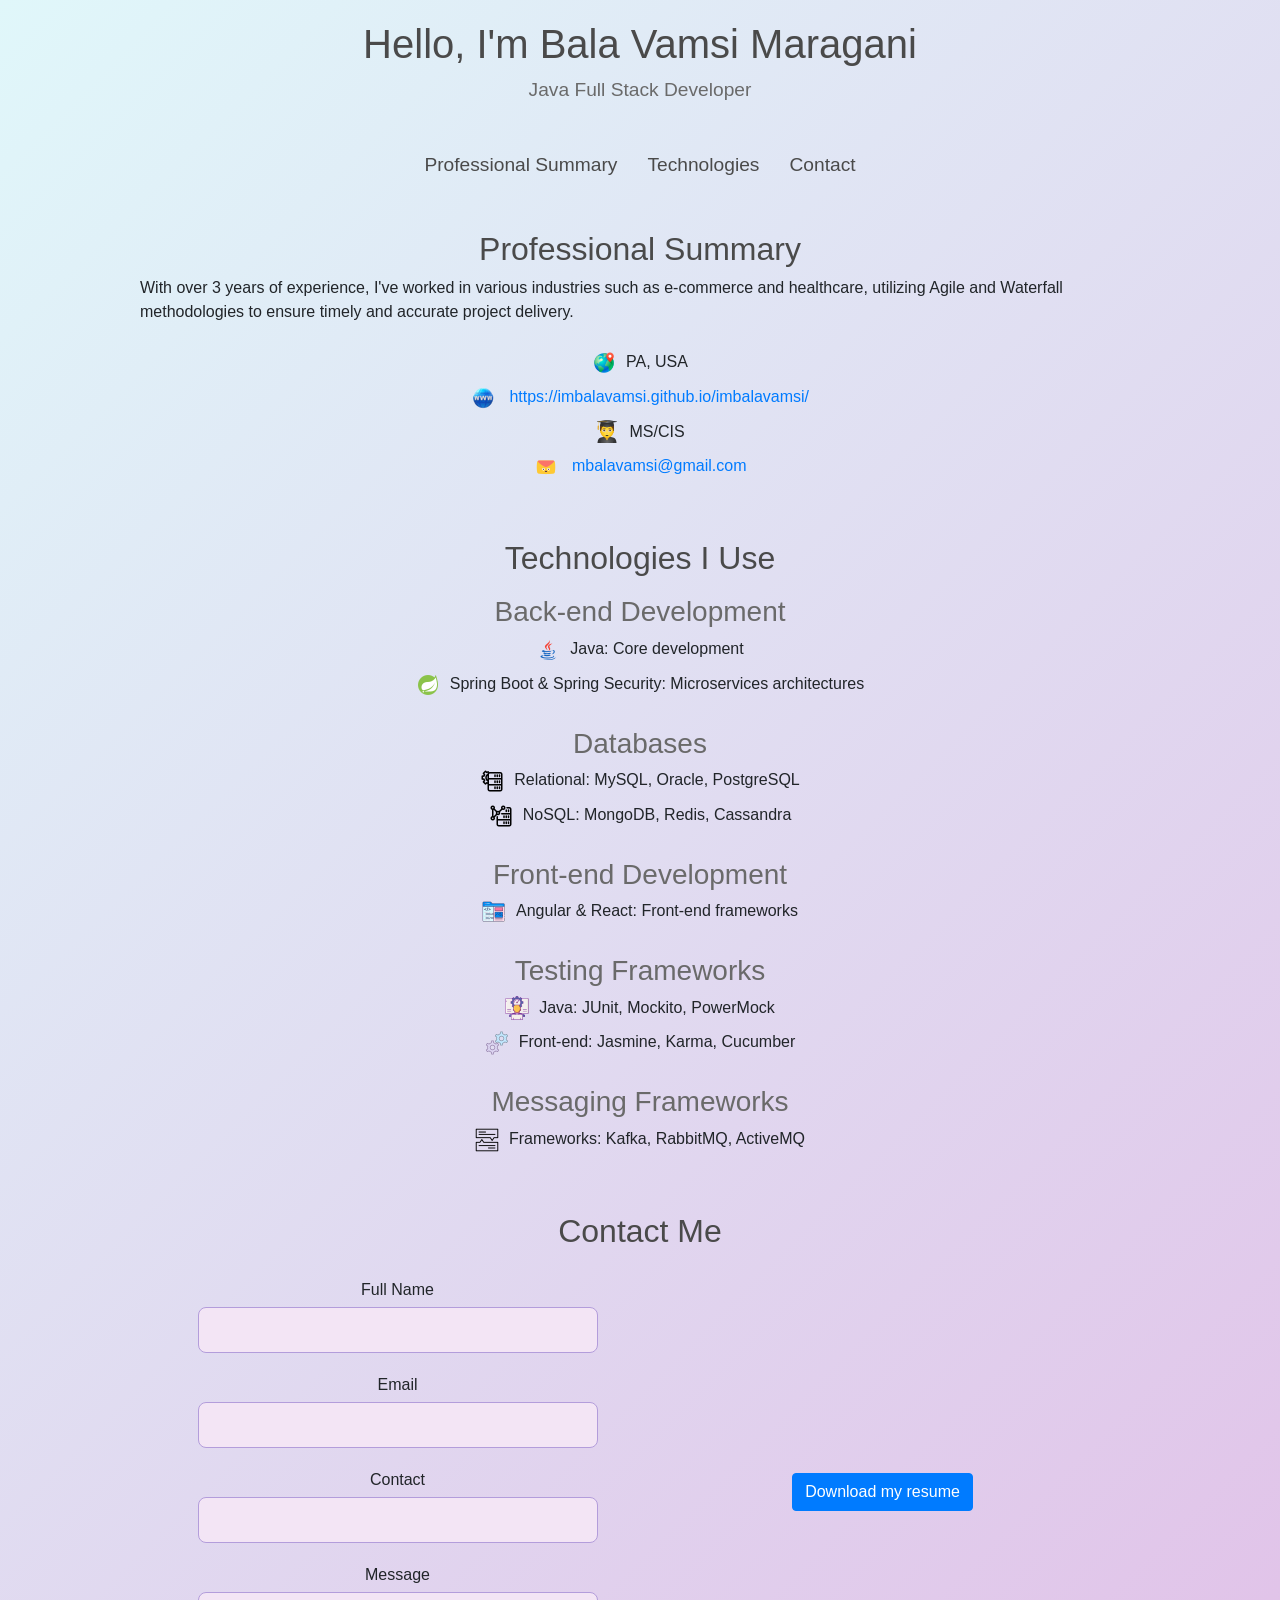
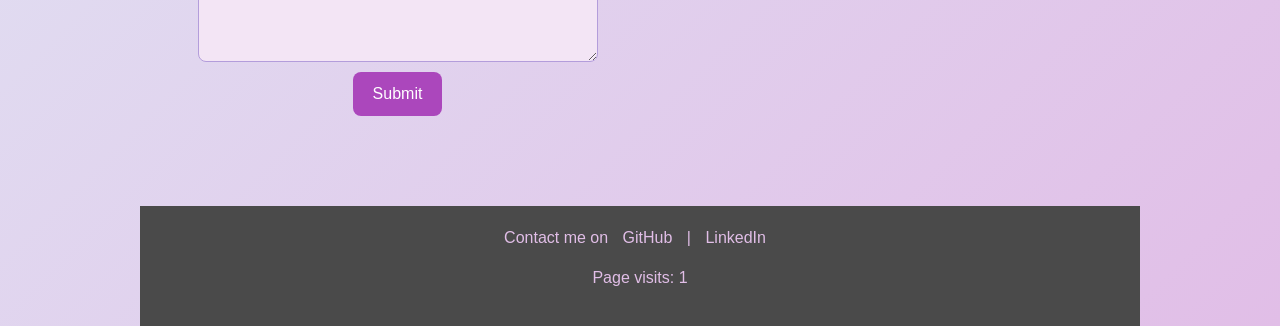
==== commit 6bd477e5: "code changes Code changes" ====
--- a/index.html
+++ b/index.html
@@ -3,9 +3,21 @@
   <head>
     <meta charset="UTF-8" />
     <meta name="viewport" content="width=device-width, initial-scale=1.0" />
-    <title>Balavamsi_Maragani | Full Stack Developer</title>
-    <link rel="stylesheet" type="text/css" media="screen" href="styles.css" />
-    <script defer src="script.js"></script>
+    <title>BALA VAMSI MARAGANI | Full Stack Developer</title>
+    <link rel="stylesheet" href="styles.css" />
+    <link
+      rel="stylesheet"
+      href="https://stackpath.bootstrapcdn.com/bootstrap/4.5.2/css/bootstrap.min.css"
+    />
+    <script
+      type="text/javascript"
+      src="https://cdn.emailjs.com/dist/email.min.js"
+    ></script>
+    <script type="text/javascript">
+      (function () {
+        emailjs.init("imbalavamsi@gmail.com");
+      })();
+    </script>
   </head>
   <body>
     <header>
@@ -14,15 +26,14 @@
     </header>
     <nav>
       <ul>
-        <li><a href="#summary">Career Summary</a></li>
+        <li><a href="#summary">Professional Summary</a></li>
         <li><a href="#technologies">Technologies</a></li>
         <li><a href="#contact">Contact</a></li>
-        <li><a href="#resume">Resume</a></li>
       </ul>
     </nav>
     <main>
       <section id="summary" class="intro">
-        <h2>Career Summary</h2>
+        <h2>Professional Summary</h2>
         <p>
           With over 3 years of experience, I've worked in various industries
           such as e-commerce and healthcare, utilizing Agile and Waterfall
@@ -30,8 +41,13 @@
         </p>
         <div class="details">
           <div>
-            <img src="icons/location.png" alt="Location" /><span
-              >Newark, NJ - USA</span
+            <img src="icons/location.png" alt="Location" /><span>PA, USA</span>
+          </div>
+          <div>
+            <img src="icons/website.png" alt="Website" /><span
+              ><a href="https://imbalavamsi.github.io/imbalavamsi/">
+                https://imbalavamsi.github.io/imbalavamsi/</a
+              ></span
             >
           </div>
           <div>
@@ -39,8 +55,8 @@
           </div>
           <div>
             <img src="icons/email.png" alt="Email" /><span
-              ><a href="mailto:mbalavamsi26@gmail.com">
-                mbalavamsi26@gmail.com</a
+              ><a href="mailto:mbalavamsi@gmail.com">
+                mbalavamsi@gmail.com</a
               ></span
             >
           </div>
@@ -78,28 +94,12 @@
           <h3>Front-end Development</h3>
           <div>
             <img src="icons/frontend.png" alt="Frontend" /><span
-              >Angular, React JS, HTML/CSS, JavaScript</span
+              >Angular & React: Front-end frameworks</span
             >
           </div>
         </div>
         <div class="technology-section">
-          <h3>Bug Tracking & Logging</h3>
-          <div>
-            <img src="icons/bug.png" alt="Bug Tracking" /><span
-              >Tools: JIRA, Firebug, Log4J</span
-            >
-          </div>
-        </div>
-        <div class="technology-section">
-          <h3>Version Control</h3>
-          <div>
-            <img src="icons/git.png" alt="Git" /><span
-              >Tools: Git, GitHub, Bitbucket</span
-            >
-          </div>
-        </div>
-        <div class="technology-section">
-          <h3>Testing</h3>
+          <h3>Testing Frameworks</h3>
           <div>
             <img src="icons/testing.png" alt="Java Testing" /><span
               >Java: JUnit, Mockito, PowerMock</span
@@ -121,67 +121,37 @@
           </div>
         </div>
       </section>
-      <section id="contact">
+      <section id="contact" class="container">
         <h2>Contact Me</h2>
-        <div class="container">
-          <form id="contactForm">
-            <input
-              type="hidden"
-              name="access_key"
-              value="86f9f042-cb4a-4459-850c-5a0a037db144"
-            />
-            <div class="form-group">
-              <input
-                type="text"
-                class="form-control"
-                id="name"
-                name="name"
-                placeholder="name"
-                required
-              />
-            </div>
-            <div class="form-group">
-              <input
-                type="email"
-                class="form-control"
-                id="email"
-                name="email"
-                placeholder="email"
-                required
-              />
-            </div>
-            <div class="form-group">
-              <input
-                type="tel"
-                class="form-control"
-                id="phone"
-                name="phone"
-                placeholder="phone"
-                required
-              />
-            </div>
-            <div class="form-group">
-              <textarea
-                class="form-control"
-                id="message"
-                name="message"
-                placeholder="message"
-                rows="3"
-                required
-              ></textarea>
-            </div>
-            <button type="submit" class="btn btn-primary">Submit</button>
-          </form>
+        <div class="row">
+          <div class="col-md-6">
+            <form id="contact-form">
+              <label for="name">Full Name</label>
+              <input type="text" id="name" name="name" required />
+
+              <label for="email">Email</label>
+              <input type="email" id="email" name="email" required />
+
+              <label for="contact">Contact</label>
+              <input type="text" id="contact" name="contact" required />
+
+              <label for="message">Message</label>
+              <textarea id="message" name="message" required></textarea>
+
+              <button type="submit">Submit</button>
+            </form>
+          </div>
+          <div
+            class="col-md-6 d-flex align-items-center justify-content-center"
+          >
+            <a
+              href="attachments/Balavamsi_Maragani_Resume.pdf"
+              download
+              class="btn btn-primary"
+              >Download my resume</a
+            >
+          </div>
         </div>
-      </section>
-      <section id="resume">
-        <h2>Resume</h2>
-        <a
-          href="attachments/Balavamsi_Maragani_Resume.pdf"
-          download
-          class="download-button"
-          >Download my resume</a
-        >
       </section>
     </main>
     <footer>
@@ -191,7 +161,9 @@
       </p>
       <p id="visit-count">Page visits: 0</p>
     </footer>
-
+    <script src="https://code.jquery.com/jquery-3.5.1.slim.min.js"></script>
+    <script src="https://cdn.jsdelivr.net/npm/@popperjs/core@2.5.3/dist/umd/popper.min.js"></script>
+    <script src="https://stackpath.bootstrapcdn.com/bootstrap/4.5.2/js/bootstrap.min.js"></script>
     <script src="script.js"></script>
   </body>
 </html>
--- a/styles.css
+++ b/styles.css
@@ -1,12 +1,13 @@
+/* General styles */
 body {
   font-family: "Arial", sans-serif;
   margin: 0;
   padding: 0;
-  color: #fff;
-  width: 100vw;
-  height: 100vh;
-  background: linear-gradient(to right, #4e54c8, #8f94fb);
-  overflow-x: hidden;
+  background: linear-gradient(135deg, #e0f7fa, #e1bee7);
+  color: #4a4a4a;
+  width: 100%;
+  min-height: 100vh;
+  transition: background-color 0.3s, color 0.3s;
 }
 
 header,
@@ -18,13 +19,24 @@
   padding: 0 20px;
 }
 
+header {
+  text-align: center;
+  padding: 20px 0;
+}
+
 header h1 {
-  text-align: center;
+  font-size: 2.5em;
+  color: #4a4a4a;
 }
 
 header p {
-  text-align: center;
   font-size: 1.2em;
+  color: #6a6a6a;
+}
+
+nav {
+  text-align: center;
+  padding: 10px 0;
 }
 
 nav ul {
@@ -32,61 +44,51 @@
   justify-content: center;
   list-style: none;
   padding: 0;
+  margin: 0;
 }
 
 nav ul li {
-  margin: 0 10px;
+  margin: 0 15px;
 }
 
 nav ul li a {
-  color: #fff;
+  color: #4a4a4a;
   text-decoration: none;
   font-size: 1.2em;
-  transition: color 0.3s;
+  transition: color 0.3s, transform 0.3s;
 }
 
 nav ul li a:hover {
-  color: #0b0b0b;
+  color: #b39ddb;
+  transform: scale(1.1);
 }
 
 main {
-  padding: 2em 0;
+  padding: 40px 0;
 }
 
 section {
-  margin-bottom: 2em;
+  margin-bottom: 40px;
 }
 
 h2 {
-  color: #fff;
-  font-size: 1.8em;
-  margin-bottom: 0.5em;
-  text-align: center;
-  border-bottom: 2px solid rgba(255, 255, 255, 0.2);
-  padding-bottom: 0.3em;
-  transition: color 0.3s;
-}
-
-h2:hover {
-  color: #4f42b5;
-}
-
-p {
-  color: white;
+  font-size: 2em;
+  margin-bottom: 20px;
+  text-align: center;
+  color: #4a4a4a;
 }
 
 h3 {
-  color: #ddd;
-  font-size: 1.2em;
-  margin-bottom: 0.5em;
-  text-align: center;
-  border-bottom: 1px solid rgba(255, 255, 255, 0.1);
-  padding-bottom: 0.3em;
+  font-size: 1.5em;
+  margin-bottom: 15px;
+  color: #6a6a6a;
+  text-align: center;
 }
 
 .technology-section,
 .details {
   padding: 10px 0;
+  text-align: center;
 }
 
 .technology-section div,
@@ -101,101 +103,116 @@
 
 footer {
   text-align: center;
-  padding: 1em 0;
-  background-color: #222;
-  color: #fff;
-  transition: background-color 0.3s;
-  box-shadow: 0 2px 4px rgba(0, 0, 0, 0.2);
-}
-
-footer:hover {
-  background-color: #333;
-  box-shadow: 0 4px 8px rgba(0, 0, 0, 0.4);
+  padding: 20px 0;
+  background-color: #4a4a4a;
+  color: #e1bee7;
+  transition: background-color 0.3s, color 0.3s;
 }
 
 footer a {
-  color: #fff;
+  color: #e1bee7;
   text-decoration: none;
-  margin: 0 0.5em;
+  margin: 0 10px;
   transition: color 0.3s;
 }
 
 footer a:hover {
-  color: #bbb;
+  color: #ce93d8;
+}
+
+#contact-form {
+  display: flex;
+  flex-direction: column;
+  align-items: center;
+  width: 100%;
+}
+
+#contact-form label {
+  margin: 10px 0 5px;
+}
+
+#contact-form input,
+#contact-form textarea {
+  width: 100%;
+  max-width: 400px;
+  padding: 10px;
+  margin-bottom: 10px;
+  border: 1px solid #b39ddb;
+  background-color: #f3e5f5;
+  color: #4a4a4a;
+  border-radius: 8px;
+  transition: background-color 0.3s, border-color 0.3s;
+}
+
+#contact-form input:focus,
+#contact-form textarea:focus {
+  background-color: #e1bee7;
+  border-color: #ab47bc;
+}
+
+#contact-form button {
+  padding: 10px 20px;
+  font-size: 1em;
+  cursor: pointer;
+  background-color: #ab47bc;
+  border: none;
+  color: #ffffff;
+  border-radius: 8px;
+  transition: background-color 0.3s, transform 0.3s;
+}
+
+#contact-form button:hover {
+  background-color: #8e24aa;
+  transform: scale(1.05);
+}
+
+.btn-primary {
+  background-color: #ab47bc;
+  border: none;
+  color: #ffffff;
+  padding: 10px 20px;
+  font-size: 1em;
+  border-radius: 8px;
+  transition: background-color 0.3s, transform 0.3s;
+}
+
+.btn-primary:hover {
+  background-color: #8e24aa;
+  transform: scale(1.05);
+}
+
+a {
+  color: #ab47bc;
+  text-decoration: none;
+  transition: color 0.3s;
+}
+
+a:hover {
+  color: #8e24aa;
 }
 
 .container {
-  background: transparent;
-  padding: 40px;
-  border-radius: 10px;
-  box-shadow: 0 0 10px rgba(0, 0, 0, 0.1);
-  width: 300px;
-  max-width: 100%;
-  text-align: center;
-}
-
-input,
-textarea {
-  display: block;
-  color: white;
-  background: transparent;
-  width: 50%;
+  display: flex;
+  flex-direction: column;
+  align-items: center;
+}
+
+.row {
+  display: flex;
+  flex-wrap: wrap;
+  justify-content: space-around;
+  width: 100%;
+}
+
+.col-md-6 {
+  flex: 0 0 48%;
+  max-width: 48%;
   padding: 10px;
-  margin-bottom: 10px; /* Add this line */
-  border: 1px solid #ccc;
-  border-radius: 5px;
-}
-
-button {
-  background-color: #2c93ec;
-  color: #fff;
-  border: none;
-  padding: 10px 20px;
-  border-radius: 5px;
-  cursor: pointer;
-  transition: background-color 0.3s ease;
-  transition: background-color 0.3s, transform 0.3s;
-}
-
-button:hover {
-  background-color: #0612fb;
-  transform: scale(1.1);
-}
-
-::placeholder {
-  color: whitesmoke;
-  opacity: 1; /* Firefox */
-}
-
-::-ms-input-placeholder {
-  /* Edge 12 -18 */
-  color: whitesmoke;
-}
-
-.download-button {
-  display: block;
-  width: max-content;
-  margin: 0 auto;
-  padding: 10px 20px;
-  font-size: 1.2em;
-  color: #fff;
-  background-color: #2c93ec;
-  border: none;
-  border-radius: 10px;
-  transition: background-color 0.3s, transform 0.3s;
-  display: block;
-}
-
-.download-button:hover {
-  background-color: #0612fb;
-  transform: scale(1.1);
-}
-
-a {
-  text-decoration: none;
-}
-
-#visit-count {
-  margin-top: 1em;
-  font-size: 1.2em;
-}
+}
+
+@media (max-width: 768px) {
+  .col-md-6 {
+    flex: 0 0 100%;
+    max-width: 100%;
+  }
+}
